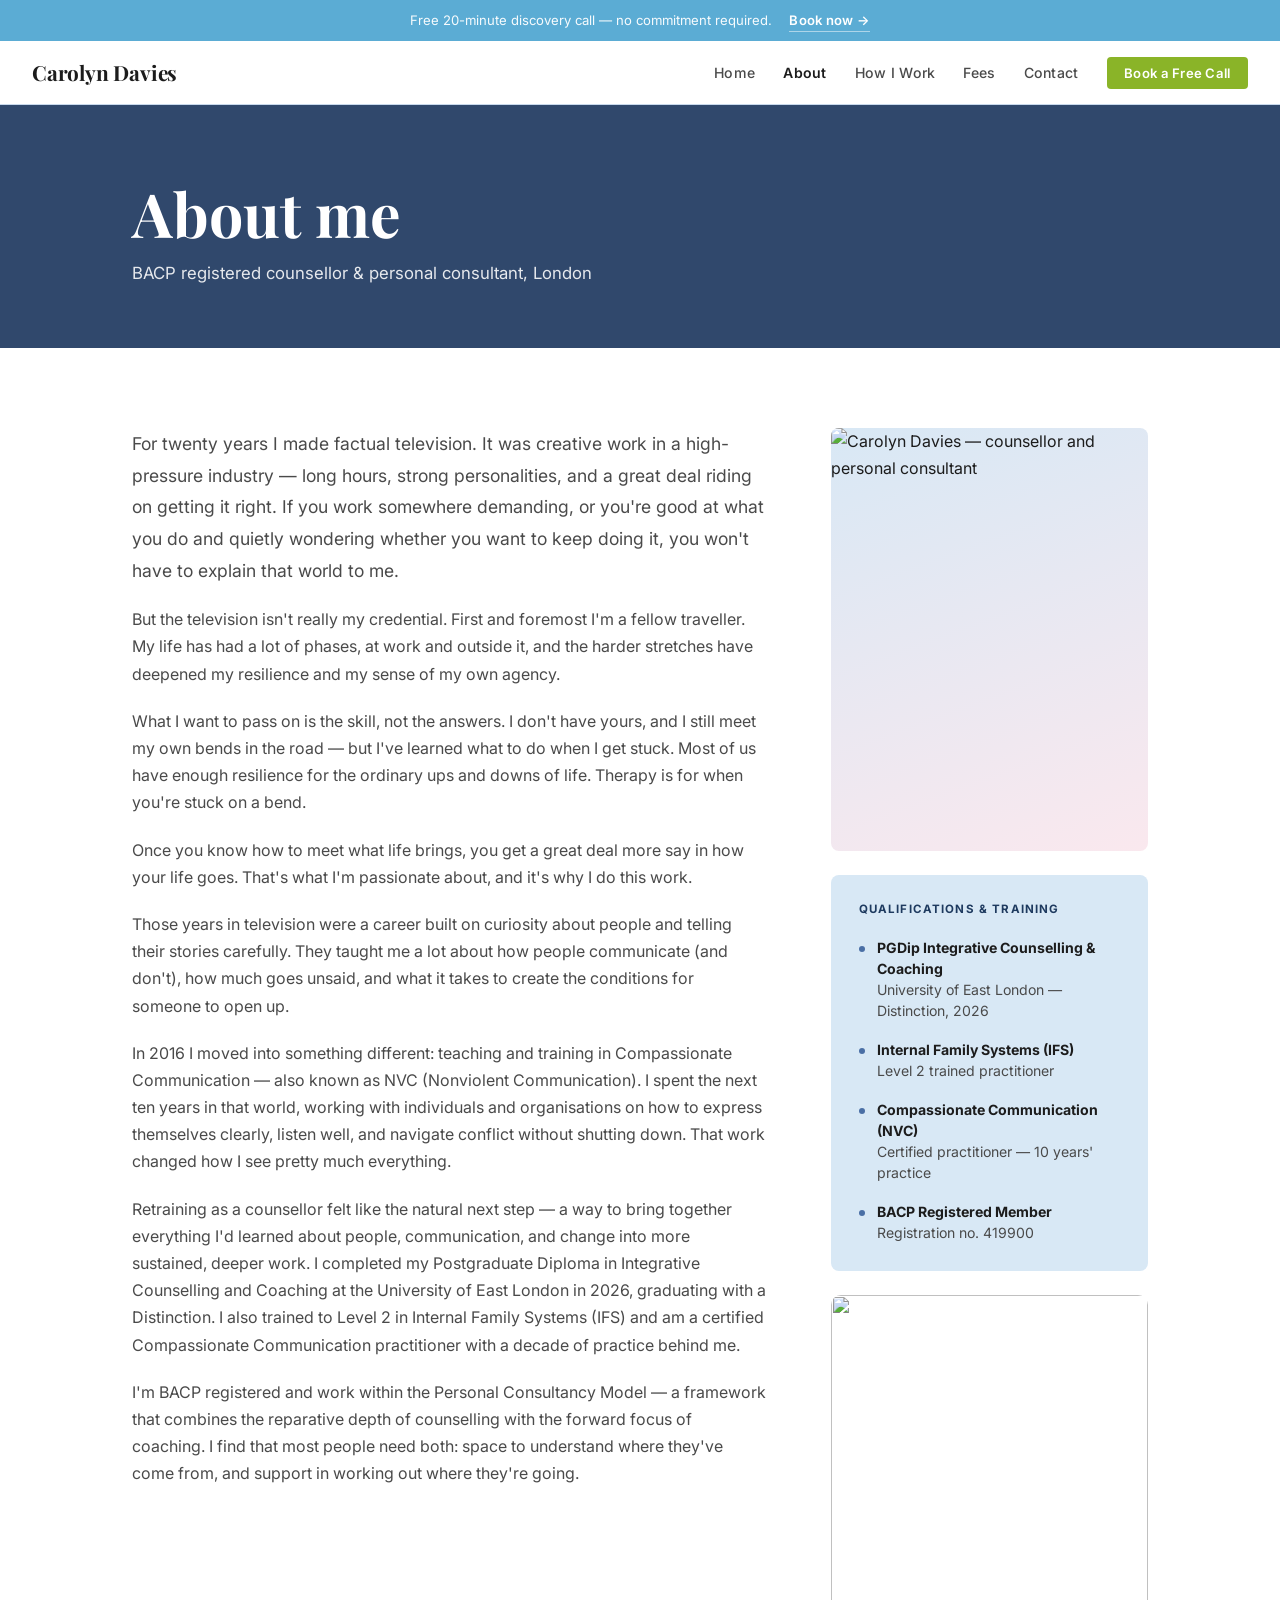
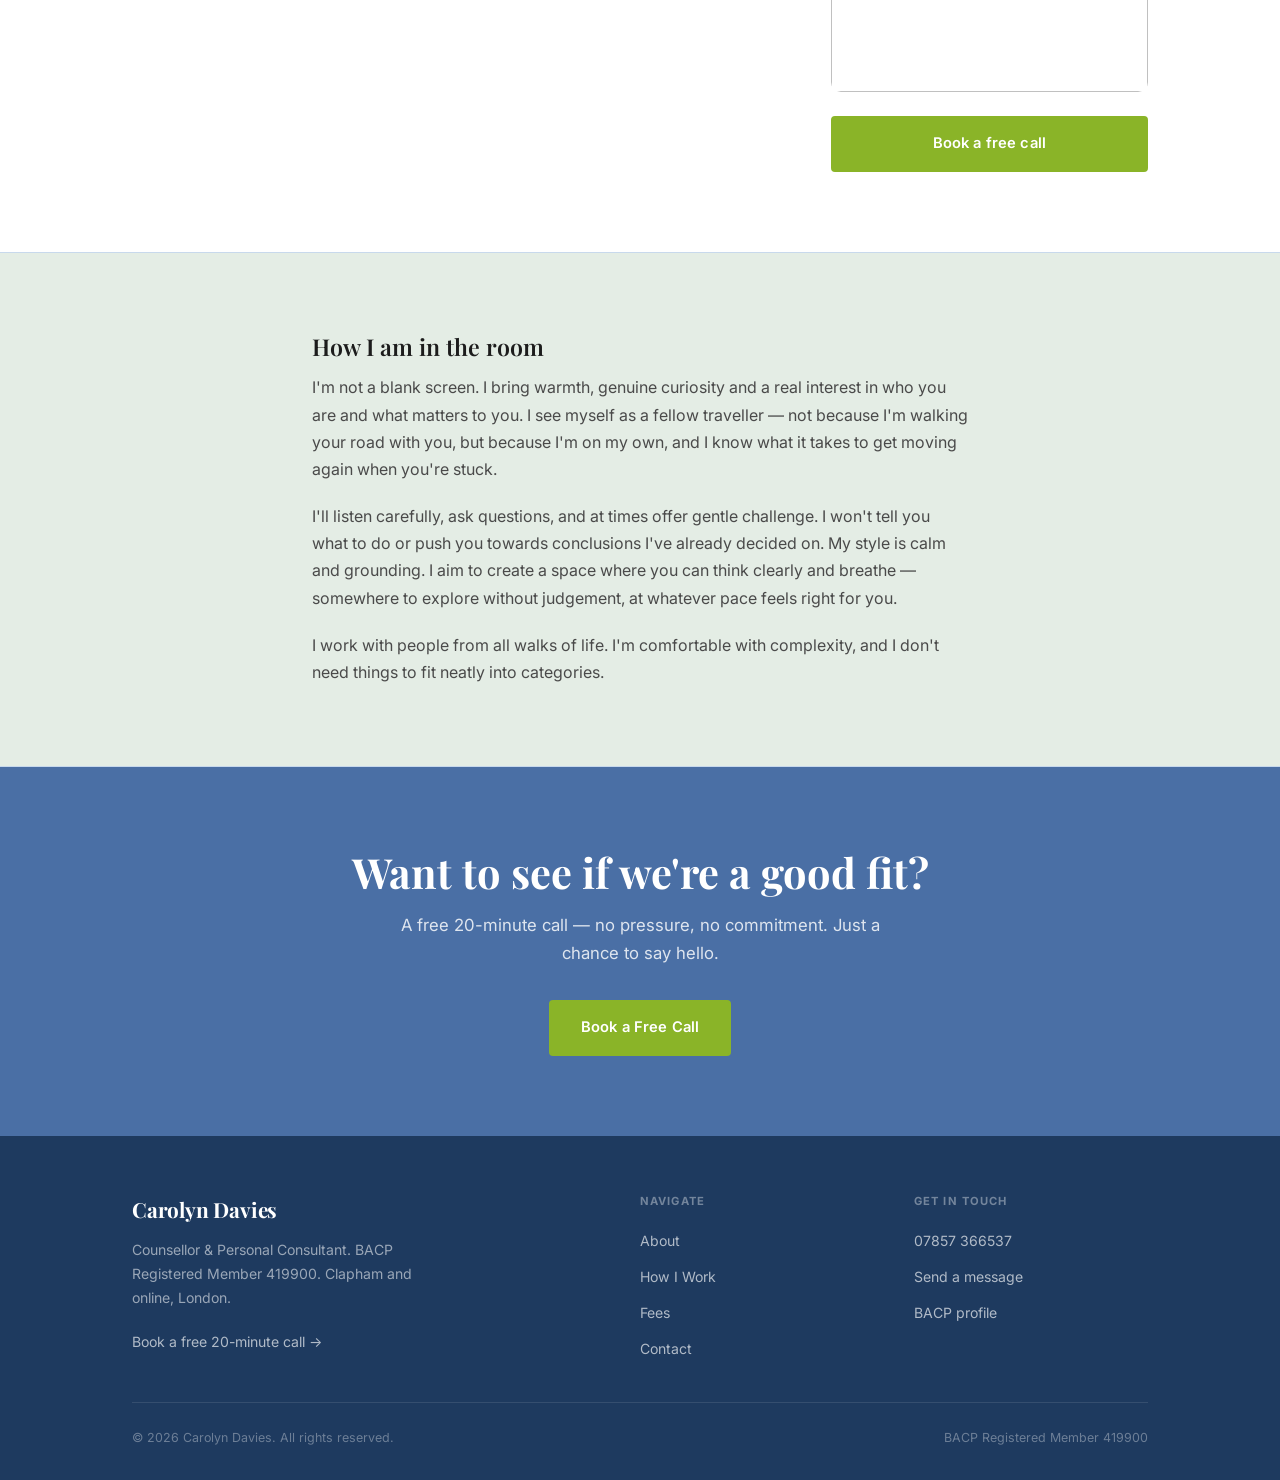
==== about.html @ 53deb238 "Add files via upload" ====
<!DOCTYPE html>
<html lang="en">
<head>
  <meta charset="UTF-8">
  <meta name="viewport" content="width=device-width, initial-scale=1.0">
  <meta name="description" content="About Carolyn Davies — BACP registered counsellor and personal consultant in Clapham, London. Former TV producer. Trained in IFS, NVC, integrative counselling and coaching.">
  <title>About | Carolyn Davies</title>
  <link rel="icon" type="image/svg+xml" href="favicon.svg">
  <link rel="icon" type="image/x-icon" href="favicon.ico">
  <link rel="apple-touch-icon" href="favicon.png">
  <link rel="preconnect" href="https://fonts.googleapis.com">
  <link rel="preconnect" href="https://fonts.gstatic.com" crossorigin>
  <link href="https://fonts.googleapis.com/css2?family=Playfair+Display:ital,wght@0,600;0,700;1,600;1,700&family=Inter:wght@400;500;600&display=swap" rel="stylesheet">
  <link rel="stylesheet" href="style.css">
</head>
<body>

  <!-- ANNOUNCE BAR -->
  <div class="announce-bar">
    <span>Free 20-minute discovery call — no commitment required.</span>
    <a href="https://calendly.com/carolyn-carolyndavies/30min" target="_blank" rel="noopener">Book now →</a>
  </div>

  <nav>
    <a href="index.html" class="nav-logo">Carolyn Davies</a>
    <button class="nav-toggle" aria-label="Toggle menu"
            onclick="this.nextElementSibling.classList.toggle('open')">
      <span></span><span></span><span></span>
    </button>
    <ul class="nav-links">
      <li><a href="index.html">Home</a></li>
      <li><a href="about.html" class="active">About</a></li>
      <li><a href="how-i-work.html">How I Work</a></li>
      <li><a href="fees.html">Fees</a></li>
      <!-- <li><a href="blog.html">Blog</a></li> -->
      <li><a href="contact.html">Contact</a></li>
      <li><a href="contact.html"
             class="btn-book-nav">Book a Free Call</a></li>
    </ul>
  </nav>

  <div class="page-header page-header--video">
    <video autoplay muted loop playsinline poster="images/leaves-backlit-still.jpg">
      <source src="images/leaves-backlit.mp4" type="video/mp4">
      <img src="images/leaves-backlit-still.jpg" alt="">
    </video>
    <div class="container">
      <h1>About me</h1>
      <p>BACP registered counsellor &amp; personal consultant, London</p>
    </div>
  </div>

  <section class="">
    <div class="container">
      <div class="two-col-text-wide">

        <!-- Main text -->
        <div>
          <p class="lead">For twenty years I made factual television. It was creative work in a high-pressure industry — long hours, strong personalities, and a great deal riding on getting it right. If you work somewhere demanding, or you're good at what you do and quietly wondering whether you want to keep doing it, you won't have to explain that world to me.</p>

          <p>But the television isn't really my credential. First and foremost I'm a fellow traveller. My life has had a lot of phases, at work and outside it, and the harder stretches have deepened my resilience and my sense of my own agency.</p>

          <p>What I want to pass on is the skill, not the answers. I don't have yours, and I still meet my own bends in the road — but I've learned what to do when I get stuck. Most of us have enough resilience for the ordinary ups and downs of life. Therapy is for when you're stuck on a bend.</p>

          <p>Once you know how to meet what life brings, you get a great deal more say in how your life goes. That's what I'm passionate about, and it's why I do this work.</p>

          <p>Those years in television were a career built on curiosity about people and telling their stories carefully. They taught me a lot about how people communicate (and don't), how much goes unsaid, and what it takes to create the conditions for someone to open up.</p>

          <p>In 2016 I moved into something different: teaching and training in Compassionate Communication — also known as NVC (Nonviolent Communication). I spent the next ten years in that world, working with individuals and organisations on how to express themselves clearly, listen well, and navigate conflict without shutting down. That work changed how I see pretty much everything.</p>

          <p>Retraining as a counsellor felt like the natural next step — a way to bring together everything I'd learned about people, communication, and change into more sustained, deeper work. I completed my Postgraduate Diploma in Integrative Counselling and Coaching at the University of East London in 2026, graduating with a Distinction. I also trained to Level 2 in Internal Family Systems (IFS) and am a certified Compassionate Communication practitioner with a decade of practice behind me.</p>

          <p>I'm BACP registered and work within the Personal Consultancy Model — a framework that combines the reparative depth of counselling with the forward focus of coaching. I find that most people need both: space to understand where they've come from, and support in working out where they're going.</p>
        </div>

        <!-- Sidebar -->
        <div>
          <!-- Photo -->
          <div class="hero-photo" style="aspect-ratio:3/4; margin-bottom:1.5rem;">
            <img src="images/carolyn-willow.jpg" alt="Carolyn Davies — counsellor and personal consultant">
          </div>

          <!-- Credentials -->
          <div class="creds-box">
            <h4>Qualifications &amp; training</h4>
            <div class="cred">
              <div class="cred-dot"></div>
              <p><strong>PGDip Integrative Counselling &amp; Coaching</strong>University of East London — Distinction, 2026</p>
            </div>
            <div class="cred">
              <div class="cred-dot"></div>
              <p><strong>Internal Family Systems (IFS)</strong>Level 2 trained practitioner</p>
            </div>
            <div class="cred">
              <div class="cred-dot"></div>
              <p><strong>Compassionate Communication (NVC)</strong>Certified practitioner — 10 years' practice</p>
            </div>
            <div class="cred">
              <div class="cred-dot"></div>
              <p><strong>BACP Registered Member</strong>Registration no. 419900</p>
            </div>
          </div>

          <!-- Detail -->
          <div class="detail-photo">
            <img src="images/carolyn-shoes.jpg" alt="">
          </div>

          <!-- CTA -->
          <a href="contact.html"
             class="btn btn-green btn-block mt-2">Book a free call</a>
        </div>

      </div>
    </div>
  </section>

  <section class="bg-sage section-border">
    <div class="container-narrow">
      <h3 style="margin-bottom:0.85rem;">How I am in the room</h3>
      <p>I'm not a blank screen. I bring warmth, genuine curiosity and a real interest in who you are and what matters to you. I see myself as a fellow traveller — not because I'm walking your road with you, but because I'm on my own, and I know what it takes to get moving again when you're stuck.</p>
      <p>I'll listen carefully, ask questions, and at times offer gentle challenge. I won't tell you what to do or push you towards conclusions I've already decided on. My style is calm and grounding. I aim to create a space where you can think clearly and breathe — somewhere to explore without judgement, at whatever pace feels right for you.</p>
      <p>I work with people from all walks of life. I'm comfortable with complexity, and I don't need things to fit neatly into categories.</p>
    </div>
  </section>

  <div class="cta-section">
    <div class="container">
      <h2>Want to see if we're a good fit?</h2>
      <p>A free 20-minute call — no pressure, no commitment. Just a chance to say hello.</p>
      <a href="contact.html"
         class="btn btn-green">Book a Free Call</a>
    </div>
  </div>

  <footer>
    <div class="container">
      <div class="footer-grid">
        <div class="footer-brand">
          <a href="index.html" class="nav-logo">Carolyn Davies</a>
          <p>Counsellor &amp; Personal Consultant. BACP Registered Member 419900. Clapham and online, London.</p>
          <a href="contact.html"
             class="calendly-link">Book a free 20-minute call →</a>
        </div>
        <div>
          <h5>Navigate</h5>
          <ul class="footer-links">
            <li><a href="about.html">About</a></li>
            <li><a href="how-i-work.html">How I Work</a></li>
            <li><a href="fees.html">Fees</a></li>
            <!-- <li><a href="blog.html">Blog</a></li> -->
            <li><a href="contact.html">Contact</a></li>
          </ul>
        </div>
        <div>
          <h5>Get in touch</h5>
          <ul class="footer-links">
            <li><a href="tel:+447857366537">07857 366537</a></li>
            <li><a href="contact.html">Send a message</a></li>
            <li><a href="https://www.bacp.co.uk/therapists/419900/" target="_blank" rel="noopener">BACP profile</a></li>
          </ul>
        </div>
      </div>
      <div class="footer-bottom">
        <span>© 2026 Carolyn Davies. All rights reserved.</span>
        <span>BACP Registered Member 419900</span>
      </div>
    </div>
  </footer>

</body>
</html>
---- style.css ----
/*
  carolyndavies.org
  Palette: muted slate-indigo, warm cream, charcoal
  Type: Playfair Display (headings) + Inter (body)
*/

/* ─── Reset ─────────────────────────────────────────── */
*, *::before, *::after { box-sizing: border-box; margin: 0; padding: 0; }
html { font-size: 16px; scroll-behavior: smooth; }
body {
  font-family: 'Inter', sans-serif;
  background: #FFFFFF;
  color: #1C1C1C;
  line-height: 1.7;
  -webkit-font-smoothing: antialiased;
}

/* ─── Tokens ─────────────────────────────────────────── */
:root {
  --indigo:       #4A6FA5;
  --indigo-mid:   #2D5486;
  --indigo-dark:  #1E3A5F;
  --indigo-tint:  #D8E8F5;
  --rose:         #C25070;   /* minimal accent */
  --rose-tint:    #FAE8EE;
  --lime:         #8AB428;   /* heading highlight */
  --lime-tint:    #EFF5DC;
  --sage:         #5A7A62;
  --sage-tint:    #E4EDE5;
  --warm-tint:    #FAF3E7;
  --ice:          #EDF4FB;   /* page background */
  --cream:        #F7F5F0;
  --white:        #FFFFFF;
  --charcoal:     #1C1C1C;
  --mid:          #4A4A4A;
  --muted:        #7A7A7A;
  --border:       #C8D9EC;
}

/* ─── Typography ─────────────────────────────────────── */
h1, h2, h3, h4 {
  font-family: 'Playfair Display', serif;
  line-height: 1.2;
  color: var(--charcoal);
}
h1 { font-size: clamp(2.2rem, 5vw, 3.8rem); font-weight: 700; }
h2 { font-size: clamp(1.7rem, 3.5vw, 2.6rem); font-weight: 700; }
h3 { font-size: clamp(1.1rem, 2vw, 1.45rem); font-weight: 600; }
h4 { font-size: 1rem; font-weight: 600; }

p { margin-bottom: 1.25rem; color: var(--mid); }
p:last-child { margin-bottom: 0; }
p.lead { font-size: 1.1rem; line-height: 1.8; color: var(--mid); }

a { color: var(--indigo); text-decoration: none; }
a:hover { text-decoration: underline; }

strong { color: var(--charcoal); }

/* ─── Layout ─────────────────────────────────────────── */
.container        { max-width: 1080px; margin: 0 auto; padding: 0 2rem; }
.container-narrow { max-width:  720px; margin: 0 auto; padding: 0 2rem; }

section { padding: 5rem 0; }

.two-col {
  display: grid;
  grid-template-columns: 1fr 1fr;
  gap: 4rem;
  align-items: center;
}
.two-col-text-wide {
  display: grid;
  grid-template-columns: 2fr 1fr;
  gap: 4rem;
  align-items: start;
}
@media (max-width: 768px) {
  .two-col,
  .two-col-text-wide { grid-template-columns: 1fr; gap: 2.5rem; }
}

/* ─── Announce bar ───────────────────────────────────── */
.announce-bar {
  background: #5BACD4;
  color: rgba(255,255,255,0.95);
  text-align: center;
  padding: 0.55rem 2rem;
  font-size: 0.82rem;
  display: flex;
  align-items: center;
  justify-content: center;
  gap: 1.1rem;
  flex-wrap: wrap;
}
.announce-bar a {
  color: white;
  font-weight: 600;
  letter-spacing: 0.02em;
  text-decoration: none;
  border-bottom: 1px solid rgba(255,255,255,0.5);
  white-space: nowrap;
  transition: border-color 0.2s;
}
.announce-bar a:hover { border-color: white; text-decoration: none; }

/* ─── Nav ─────────────────────────────────────────────── */
nav {
  position: sticky;
  top: 0;
  z-index: 100;
  background: var(--white);
  border-bottom: 1px solid var(--border);
  padding: 0 2rem;
  display: flex;
  align-items: center;
  justify-content: space-between;
  height: 64px;
}
.nav-logo {
  font-family: 'Playfair Display', serif;
  font-size: 1.3rem;
  font-weight: 700;
  color: var(--charcoal);
  text-decoration: none;
  letter-spacing: -0.01em;
  flex-shrink: 0;
}
.nav-links {
  display: flex;
  align-items: center;
  gap: 1.75rem;
  list-style: none;
}
.nav-links a {
  font-size: 0.88rem;
  font-weight: 500;
  color: var(--mid);
  text-decoration: none;
  letter-spacing: 0.02em;
  transition: color 0.2s;
  white-space: nowrap;
}
.nav-links a:hover  { color: var(--charcoal); text-decoration: none; }
.nav-links a.active { color: var(--charcoal); font-weight: 600; }

.btn-book-nav {
  background: var(--lime) !important;
  color: white !important;
  padding: 0.5rem 1.1rem !important;
  border-radius: 4px !important;
  font-size: 0.82rem !important;
  font-weight: 600 !important;
  transition: background 0.2s !important;
}
.btn-book-nav:hover { background: #749520 !important; text-decoration: none !important; }

.nav-toggle {
  display: none;
  background: none;
  border: none;
  cursor: pointer;
  padding: 0.5rem;
  flex-direction: column;
  gap: 5px;
}
.nav-toggle span { display: block; width: 22px; height: 2px; background: var(--charcoal); }

@media (max-width: 860px) {
  .nav-toggle { display: flex; }
  .nav-links {
    display: none;
    position: absolute;
    top: 64px;
    left: 0; right: 0;
    background: var(--white);
    flex-direction: column;
    align-items: flex-start;
    padding: 1.5rem 2rem;
    gap: 1.25rem;
    border-bottom: 1px solid var(--border);
    box-shadow: 0 8px 24px rgba(0,0,0,0.07);
  }
  .nav-links.open { display: flex; }
  .nav-links a { font-size: 1rem; }
  .btn-book-nav { padding: 0.6rem 1.25rem !important; }
}

/* ─── Buttons ─────────────────────────────────────────── */
.btn {
  display: inline-block;
  padding: 0.85rem 1.85rem;
  font-family: 'Inter', sans-serif;
  font-size: 0.92rem;
  font-weight: 600;
  border-radius: 4px;
  cursor: pointer;
  transition: all 0.2s;
  text-decoration: none;
  letter-spacing: 0.01em;
  border: 2px solid transparent;
}
.btn:hover { text-decoration: none; }

.btn-primary  { background: var(--indigo);  color: white;           border-color: var(--indigo); }
.btn-primary:hover  { background: var(--indigo-mid); border-color: var(--indigo-mid); }

.btn-outline  { background: transparent;    color: var(--indigo);   border-color: var(--indigo); }
.btn-outline:hover  { background: var(--indigo-tint); }

.btn-outline-rose { background: transparent; color: var(--rose); border-color: var(--rose); }
.btn-outline-rose:hover { background: var(--rose-tint); }

.btn-outline-green { background: transparent; color: var(--lime); border-color: var(--lime); }
.btn-outline-green:hover { background: var(--lime-tint); }

.btn-green { background: var(--lime); color: white; border-color: var(--lime); }
.btn-green:hover { background: #749520; border-color: #749520; }

.btn-white    { background: white;           color: var(--indigo-dark); border-color: white; }
.btn-white:hover { background: var(--indigo-tint); border-color: var(--indigo-tint); }

.btn-block { display: block; text-align: center; }

/* ─── Section label ──────────────────────────────────── */
.label {
  display: block;
  font-size: 0.72rem;
  font-weight: 700;
  letter-spacing: 0.12em;
  text-transform: uppercase;
  color: var(--rose);
  margin-bottom: 0.85rem;
}

/* ─── Page header (inner pages) ─────────────────────── */
.page-header {
  position: relative;
  background-color: var(--indigo);
  background-size: cover;
  background-position: center 40%;
  padding: 4.5rem 0 3.75rem;
  overflow: hidden;
}
.page-header::before {
  content: '';
  position: absolute;
  inset: 0;
  background: rgba(24, 48, 82, 0.76);
  z-index: 1;
}
.page-header .container { position: relative; z-index: 2; }
/* Blended composite headers already have navy baked in — suppress the ::before overlay */
.page-header--blended::before { background: rgba(24, 48, 82, 0.15); }
/* Video banner headers */
.page-header--video { background-image: none !important; }
.page-header--video video {
  position: absolute;
  inset: 0;
  width: 100%;
  height: 100%;
  object-fit: cover;
  object-position: center center;
  z-index: 0;
}
.page-header--video::before { background: rgba(0, 0, 0, 0.35); }
/* Photo headers of Carolyn — left-weighted so white text stays legible */
.page-header--photo::before {
  background: linear-gradient(
    105deg,
    rgba(24, 48, 82, 0.88) 0%,
    rgba(24, 48, 82, 0.66) 46%,
    rgba(24, 48, 82, 0.28) 100%
  );
}
.page-header--photo .container { max-width: 1120px; }
.page-header--photo h1, .page-header--photo p { max-width: 520px; }
.page-header h1     { color: white; margin-bottom: 0.6rem; }
.page-header p      { color: rgba(255,255,255,0.88); font-size: 1.05rem; max-width: 580px; margin-bottom: 0; }

/* ─── Hero ─────────────────────────────────────────────── */
.hero { padding: 6rem 0 5rem; }
.hero-text h1      { margin-bottom: 1.4rem; }
.hero-text h1 em   { font-style: italic; color: var(--indigo); }
.hero-text .lead   { margin-bottom: 2rem; }
.hero-ctas         { display: flex; gap: 0.85rem; flex-wrap: wrap; }

.hero-photo {
  border-radius: 8px;
  overflow: hidden;
  aspect-ratio: 4/5;
  background: linear-gradient(160deg, var(--indigo-tint) 0%, var(--rose-tint) 100%);
  display: flex;
  align-items: center;
  justify-content: center;
  position: relative;
}
.hero-photo img {
  width: 100%;
  height: 100%;
  object-fit: cover;
  display: block;
}

@media (max-width: 768px) {
  .hero { padding: 3.5rem 0; }
  .hero-photo { order: -1; aspect-ratio: 4/3; }
}

/* ─── Pull quote strip ──────────────────────────────── */
.quote-strip {
  background: var(--indigo-dark);
  padding: 4rem 0;
  text-align: center;
}
.quote-strip blockquote {
  font-family: 'Playfair Display', serif;
  font-size: clamp(1.15rem, 2.5vw, 1.65rem);
  line-height: 1.65;
  color: rgba(255,255,255,0.9);
  max-width: 780px;
  margin: 0 auto;
  font-style: italic;
}
.quote-strip em { color: #8FB8E0; font-style: normal; }

/* ─── Cards ─────────────────────────────────────────── */
.card-grid {
  display: grid;
  grid-template-columns: repeat(auto-fit, minmax(260px, 1fr));
  gap: 1.25rem;
}
.card {
  background: white;
  border: 1px solid var(--border);
  border-radius: 8px;
  padding: 1.75rem;
}
.card-icon {
  width: 38px; height: 38px;
  background: var(--indigo-tint);
  border-radius: 6px;
  display: flex; align-items: center; justify-content: center;
  color: var(--indigo);
  margin-bottom: 1.1rem;
}
.card h3 { margin-bottom: 0.65rem; }
.card p  { font-size: 0.93rem; }
.card-note { font-size: 0.78rem !important; color: var(--muted) !important; margin-top: 0.75rem; }

/* ─── Styled list ────────────────────────────────────── */
.styled-list {
  list-style: none;
  display: grid;
  grid-template-columns: 1fr 1fr;
  gap: 0.45rem 1.75rem;
}
.styled-list li {
  font-size: 0.93rem;
  color: var(--mid);
  padding-left: 1.2rem;
  position: relative;
}
.styled-list li::before {
  content: '—';
  position: absolute;
  left: 0;
  color: var(--indigo);
  font-weight: 600;
}
@media (max-width: 560px) { .styled-list { grid-template-columns: 1fr; } }

/* ─── CTA section ────────────────────────────────────── */
.cta-section {
  background: var(--indigo);
  padding: 5rem 0;
  text-align: center;
}
.cta-section h2 { color: white; margin-bottom: 0.85rem; }
.cta-section p  { color: rgba(255,255,255,0.82); font-size: 1.05rem; max-width: 520px; margin: 0 auto 2rem; }

/* ─── Credentials sidebar ────────────────────────────── */
.creds-box {
  background: var(--indigo-tint);
  border-radius: 8px;
  padding: 1.75rem;
}
.creds-box h4 {
  font-family: 'Inter', sans-serif;
  font-size: 0.72rem;
  font-weight: 700;
  letter-spacing: 0.1em;
  text-transform: uppercase;
  color: var(--indigo-dark);
  margin-bottom: 1.25rem;
}
.cred {
  display: flex;
  gap: 0.75rem;
  align-items: flex-start;
  margin-bottom: 1.1rem;
}
.cred:last-child { margin-bottom: 0; }
.cred-dot {
  width: 6px; height: 6px;
  background: var(--indigo);
  border-radius: 50%;
  margin-top: 0.55rem;
  flex-shrink: 0;
}
.cred p { font-size: 0.88rem; color: var(--mid); margin: 0; line-height: 1.5; }
.cred strong { color: var(--charcoal); display: block; }

/* ─── Photo placeholder ──────────────────────────────── */
.photo-placeholder {
  display: flex;
  flex-direction: column;
  align-items: center;
  justify-content: center;
  gap: 0.5rem;
  padding: 2rem;
  color: var(--muted);
  text-align: center;
}
.photo-placeholder p { font-size: 0.82rem; color: var(--muted); margin: 0; }

/* ─── Availability table ─────────────────────────────── */
.avail-table { width: 100%; border-collapse: collapse; margin-top: 1rem; }
.avail-table td {
  padding: 0.65rem 0.85rem;
  border-bottom: 1px solid var(--border);
  font-size: 0.92rem;
}
.avail-table td:first-child { font-weight: 600; width: 40%; color: var(--charcoal); }
.avail-table td:last-child  { color: var(--mid); }
.avail-table tr:last-child td { border-bottom: none; }

/* ─── Fee display ────────────────────────────────────── */
.fee-amount {
  font-family: 'Inter', sans-serif;
  font-size: 1.6rem;
  font-weight: 700;
  color: var(--indigo-dark);
  line-height: 1.3;
}
.fee-amount span { font-size: 0.95rem; font-weight: 400; color: var(--muted); margin-left: 0.2em; }

/* ─── Blog cards ─────────────────────────────────────── */
.blog-grid {
  display: grid;
  grid-template-columns: repeat(auto-fill, minmax(300px, 1fr));
  gap: 1.75rem;
}
.blog-card {
  background: white;
  border: 1px solid var(--border);
  border-radius: 8px;
  overflow: hidden;
  transition: box-shadow 0.2s;
}
.blog-card:hover { box-shadow: 0 4px 20px rgba(0,0,0,0.07); }
.blog-card-body  { padding: 1.75rem; }
.blog-tag {
  font-size: 0.7rem;
  font-weight: 700;
  letter-spacing: 0.1em;
  text-transform: uppercase;
  color: var(--rose);
  display: block;
  margin-bottom: 0.5rem;
}
.blog-card h3 { font-size: 1.15rem; margin-bottom: 0.65rem; line-height: 1.3; }
.blog-card h3 a { color: var(--charcoal); }
.blog-card h3 a:hover { color: var(--indigo); text-decoration: none; }
.blog-card p  { font-size: 0.9rem; margin-bottom: 1rem; }
.blog-meta    { font-size: 0.78rem; color: var(--muted); }

/* ─── Contact ────────────────────────────────────────── */
.contact-detail { display: flex; gap: 0.85rem; margin-bottom: 1.5rem; align-items: flex-start; }
.contact-icon {
  width: 34px; height: 34px;
  background: var(--indigo-tint);
  border-radius: 6px;
  display: flex; align-items: center; justify-content: center;
  color: var(--indigo);
  flex-shrink: 0;
}
.contact-detail p  { margin: 0; font-size: 0.92rem; }
.contact-detail strong { font-size: 0.72rem; letter-spacing: 0.08em; text-transform: uppercase; display: block; margin-bottom: 0.15rem; }

/* ─── Form ───────────────────────────────────────────── */
.form-group { margin-bottom: 1.15rem; }
.form-group label {
  display: block;
  font-size: 0.82rem;
  font-weight: 600;
  color: var(--charcoal);
  margin-bottom: 0.4rem;
  letter-spacing: 0.02em;
}
.form-group input,
.form-group textarea,
.form-group select {
  width: 100%;
  padding: 0.72rem 0.9rem;
  border: 1.5px solid var(--border);
  border-radius: 4px;
  font-family: 'Inter', sans-serif;
  font-size: 0.93rem;
  color: var(--charcoal);
  background: white;
  transition: border-color 0.2s;
  outline: none;
  appearance: none;
}
.form-group input:focus,
.form-group textarea:focus,
.form-group select:focus { border-color: var(--indigo); }
.form-group textarea { height: 130px; resize: vertical; }

/* ─── Footer ─────────────────────────────────────────── */
footer {
  background: var(--indigo-dark);
  color: rgba(255,255,255,0.65);
  padding: 3.5rem 0 2rem;
}
.footer-grid {
  display: grid;
  grid-template-columns: 2fr 1fr 1fr;
  gap: 2.5rem;
  margin-bottom: 2.5rem;
}
@media (max-width: 640px) { .footer-grid { grid-template-columns: 1fr; gap: 2rem; } }

.footer-brand .nav-logo { color: white; display: block; margin-bottom: 0.65rem; }
.footer-brand p { font-size: 0.88rem; color: rgba(255,255,255,0.55); line-height: 1.7; max-width: 320px; }
.footer-brand a.calendly-link { font-size: 0.88rem; color: rgba(255,255,255,0.65); display: block; margin-top: 0.85rem; }
.footer-brand a.calendly-link:hover { color: white; text-decoration: none; }

footer h5 {
  font-family: 'Inter', sans-serif;
  font-size: 0.7rem;
  font-weight: 700;
  letter-spacing: 0.1em;
  text-transform: uppercase;
  color: rgba(255,255,255,0.38);
  margin-bottom: 1rem;
}
.footer-links { list-style: none; display: flex; flex-direction: column; gap: 0.55rem; }
.footer-links a { font-size: 0.88rem; color: rgba(255,255,255,0.65); text-decoration: none; transition: color 0.2s; }
.footer-links a:hover { color: white; }

.footer-bottom {
  border-top: 1px solid rgba(255,255,255,0.1);
  padding-top: 1.5rem;
  display: flex;
  justify-content: space-between;
  align-items: center;
  flex-wrap: wrap;
  gap: 0.5rem;
  font-size: 0.78rem;
  color: rgba(255,255,255,0.35);
}

/* ─── Hero: full-bleed slideshow ───────────────────────── */
.hero-full {
  position: relative;
  min-height: 90vh;
  display: flex;
  align-items: center;
  overflow: hidden;
  padding: 0;
}
.hero-slideshow {
  position: absolute;
  inset: 0;
  z-index: 0;
}
.hero-slideshow img {
  position: absolute;
  inset: 0;
  width: 100%;
  height: 100%;
  object-fit: cover;
  object-position: center center;
  opacity: 0;
  animation: heroFade 42s infinite;
}
/* Per-image object-position + staggered delays (6s per slot, 42s total) */
.hero-slideshow img:nth-child(1) { animation-delay:  0s; object-position: 35% 70%;     } /* conversation — people lower */
.hero-slideshow img:nth-child(2) { animation-delay:  6s; object-position: center 60%;  } /* beach silhouette */
.hero-slideshow img:nth-child(3) { animation-delay: 12s; object-position: center center;} /* woman by sea */
.hero-slideshow img:nth-child(4) { animation-delay: 18s; object-position: center center;} /* café man */
.hero-slideshow img:nth-child(5) { animation-delay: 24s; object-position: 40% center; } /* woman in office */
.hero-slideshow img:nth-child(6) { animation-delay: 30s; object-position: 28% center; } /* Black professional */
.hero-slideshow img:nth-child(7) { animation-delay: 36s; object-position: center 40%; } /* man on sofa */

@keyframes heroFade {
  0%      { opacity: 0; }
  2.4%    { opacity: 1; }   /* fade in over ~1s */
  11.9%   { opacity: 1; }   /* visible until ~5s */
  14.3%   { opacity: 0; }   /* fade out over ~1s */
  100%    { opacity: 0; }
}

/* ─── Hero: single still portrait ──────────────────────── */
.hero-still {
  position: absolute;
  inset: 0;
  z-index: 0;
}
.hero-still img,
.hero-still video {
  position: absolute;
  inset: 0;
  width: 100%;
  height: 100%;
  object-fit: cover;
  object-position: center center;
}
@media (max-width: 768px) {
  .hero-still img,
  .hero-still video { object-position: center center; }
}

/* ─── Detail image (shoes, textures) ───────────────────── */
.detail-photo {
  border-radius: 10px;
  overflow: hidden;
  aspect-ratio: 4/5;
  margin-top: 1.5rem;
}
.detail-photo img {
  width: 100%;
  height: 100%;
  object-fit: cover;
  display: block;
}

.hero-overlay {
  position: absolute;
  inset: 0;
  background: linear-gradient(
    105deg,
    rgba(30,58,95,0.0) 0%,
    rgba(30,58,95,0.0) 50%,
    rgba(30,58,95,0.0) 100%
  );
  z-index: 1;
}

.hero-full .container {
  position: relative;
  z-index: 2;
  padding-top: 6rem;
  padding-bottom: 6rem;
}
.hero-full .hero-text     { max-width: 600px; }
.hero-full .label         { color: rgba(255,255,255,0.72); }
.hero-full h1             { color: white; }
.hero-full h1 em          { color: var(--indigo-tint); }
.hero-full .lead          { color: rgba(255,255,255,0.87); }
.hero-full .btn-outline-green {
  background: var(--lime);
  border-color: var(--lime);
  color: white;
}
.hero-full .btn-outline-green:hover { background: #749520; border-color: #749520; }
.hero-full .btn-outline-rose {
  background: transparent;
  border-color: rgba(255,255,255,0.5);
  color: white;
}
.hero-full .btn-outline-rose:hover { background: rgba(255,255,255,0.12); }
.avail-hint {
  margin-top: 1.1rem;
  font-size: 0.82rem;
  color: rgba(255,255,255,0.65);
  letter-spacing: 0.01em;
  margin-bottom: 0;
}
.avail-hint strong { color: rgba(255,255,255,0.9); font-weight: 600; }

@media (max-width: 768px) {
  .hero-full            { min-height: 78vh; }
  .hero-full .container { padding-top: 3.5rem; padding-bottom: 3.5rem; }
}

/* ─── Client faces strip ───────────────────────────────── */
.client-faces {
  display: flex;
  gap: 0.6rem;
  margin-top: 1.75rem;
  flex-wrap: wrap;
  align-items: center;
}
.client-faces img {
  width: 66px;
  height: 66px;
  border-radius: 50%;
  object-fit: cover;
  object-position: top center;
  border: 3px solid white;
  box-shadow: 0 2px 8px rgba(0,0,0,0.13);
}
/* Window woman — show her face in profile */
.client-faces img:nth-child(4) { object-position: 80% 20%; }
/* Woman with braids — face is upper portion of image */
.client-faces img:nth-child(6) { object-position: center 15%; }
@media (max-width: 480px) {
  .client-faces img { width: 52px; height: 52px; }
}

/* ─── CTA section with photo background ───────────────── */
.cta-section.has-photo {
  background-image: url('images/cta-couple.jpg');
  background-size: cover;
  background-position: center 35%;
  position: relative;
}
.cta-section.has-photo::before {
  content: '';
  position: absolute;
  inset: 0;
  background: rgba(30,58,95,0.74);
}
.cta-section.has-photo .container { position: relative; z-index: 1; }

/* ─── Utilities ──────────────────────────────────────── */
.divider { border: none; border-top: 1px solid var(--border); margin: 2.5rem 0; }
.mt-sm  { margin-top: 0.75rem; }
.mt-1   { margin-top: 1rem; }
.mt-2   { margin-top: 1.5rem; }
.mt-3   { margin-top: 2.5rem; }
.mb-2   { margin-bottom: 1.5rem; }
.bg-white { background: white; }
.bg-sage  { background: var(--sage-tint); }
.bg-warm  { background: var(--warm-tint); }
.section-border { border-top: 1px solid var(--border); border-bottom: 1px solid var(--border); }
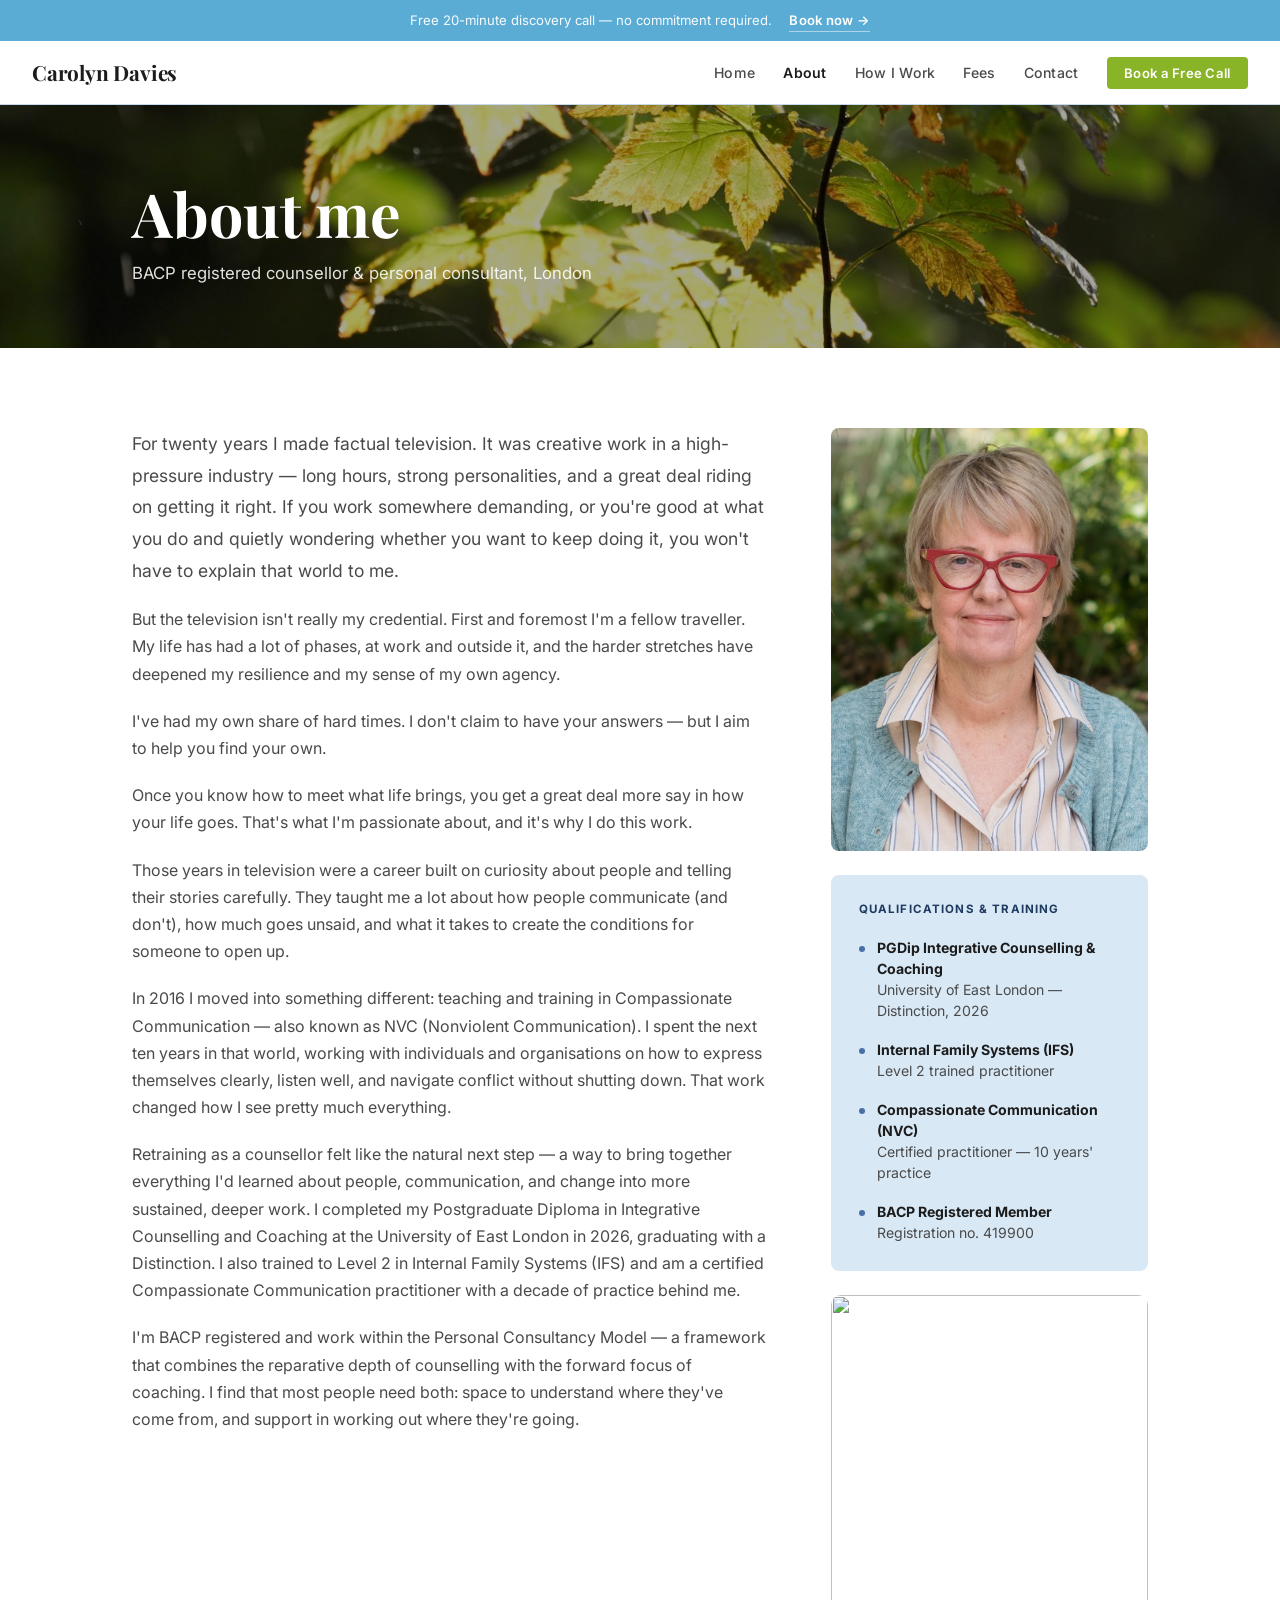
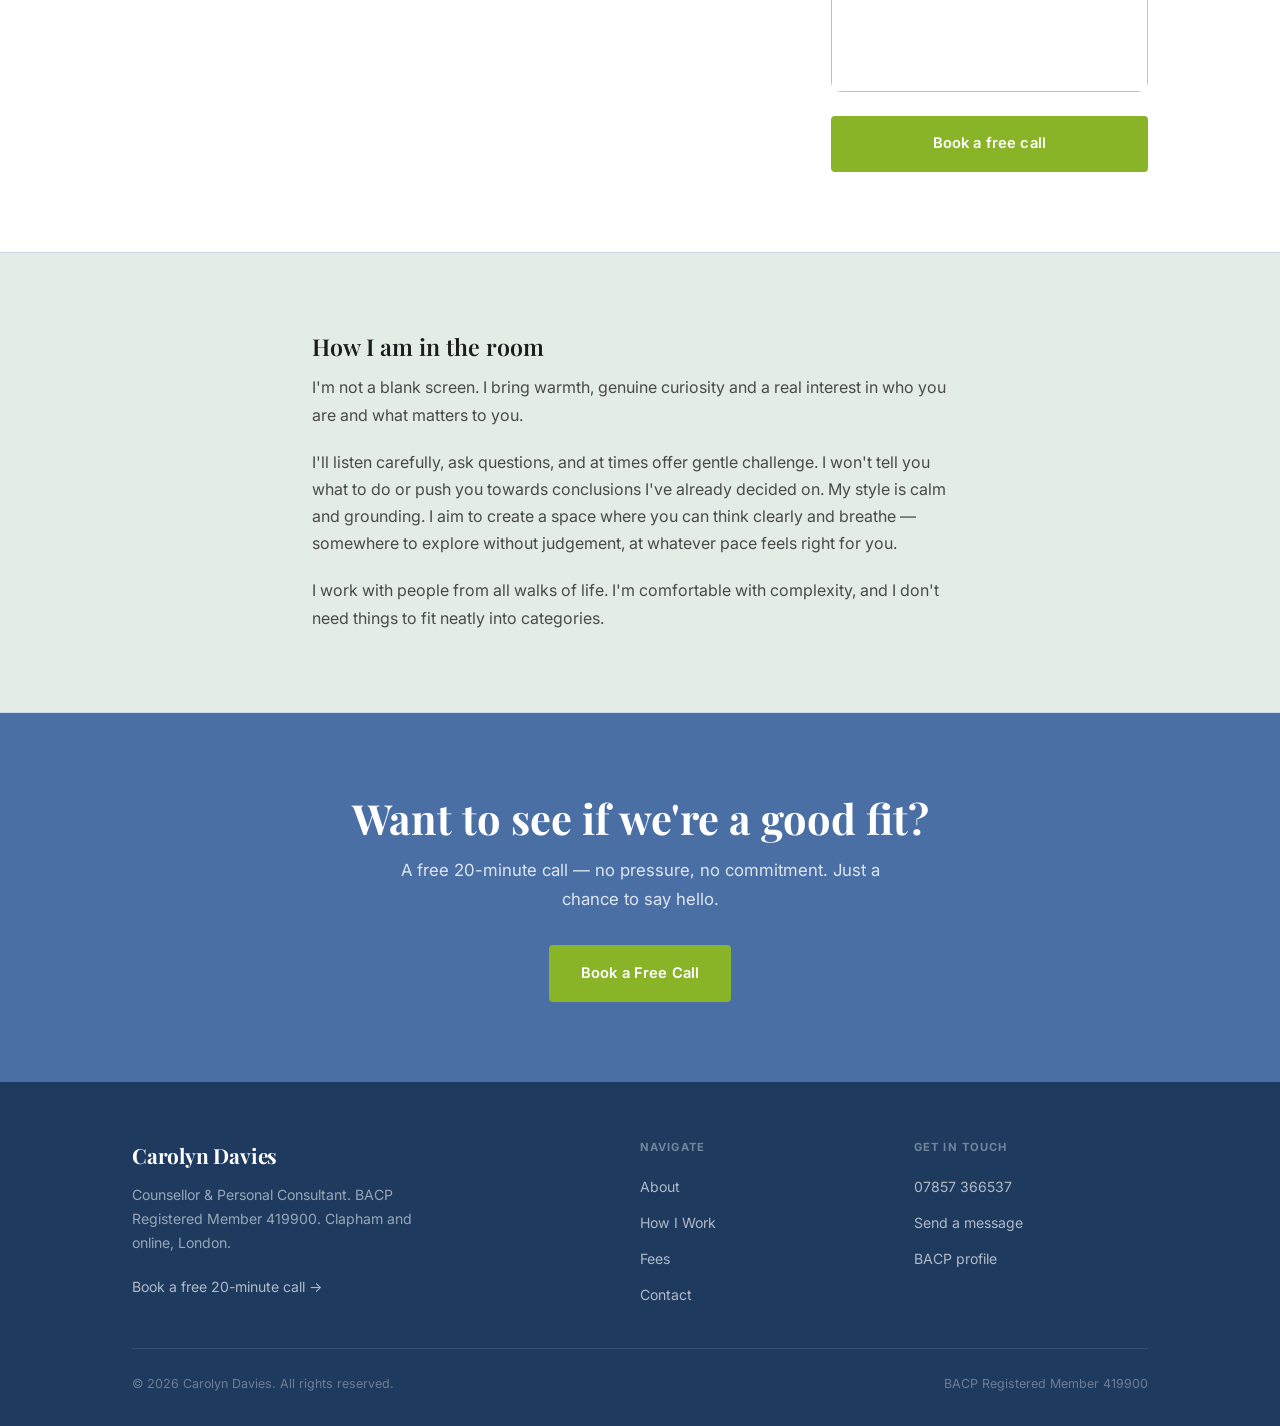
==== commit 5613f7da: "Add files via upload" ====
--- a/about.html
+++ b/about.html
@@ -60,7 +60,7 @@
 
           <p>But the television isn't really my credential. First and foremost I'm a fellow traveller. My life has had a lot of phases, at work and outside it, and the harder stretches have deepened my resilience and my sense of my own agency.</p>
 
-          <p>What I want to pass on is the skill, not the answers. I don't have yours, and I still meet my own bends in the road — but I've learned what to do when I get stuck. Most of us have enough resilience for the ordinary ups and downs of life. Therapy is for when you're stuck on a bend.</p>
+          <p>I've had my own share of hard times. I don't claim to have your answers — but I aim to help you find your own.</p>
 
           <p>Once you know how to meet what life brings, you get a great deal more say in how your life goes. That's what I'm passionate about, and it's why I do this work.</p>
 
@@ -118,7 +118,7 @@
   <section class="bg-sage section-border">
     <div class="container-narrow">
       <h3 style="margin-bottom:0.85rem;">How I am in the room</h3>
-      <p>I'm not a blank screen. I bring warmth, genuine curiosity and a real interest in who you are and what matters to you. I see myself as a fellow traveller — not because I'm walking your road with you, but because I'm on my own, and I know what it takes to get moving again when you're stuck.</p>
+      <p>I'm not a blank screen. I bring warmth, genuine curiosity and a real interest in who you are and what matters to you.</p>
       <p>I'll listen carefully, ask questions, and at times offer gentle challenge. I won't tell you what to do or push you towards conclusions I've already decided on. My style is calm and grounding. I aim to create a space where you can think clearly and breathe — somewhere to explore without judgement, at whatever pace feels right for you.</p>
       <p>I work with people from all walks of life. I'm comfortable with complexity, and I don't need things to fit neatly into categories.</p>
     </div>
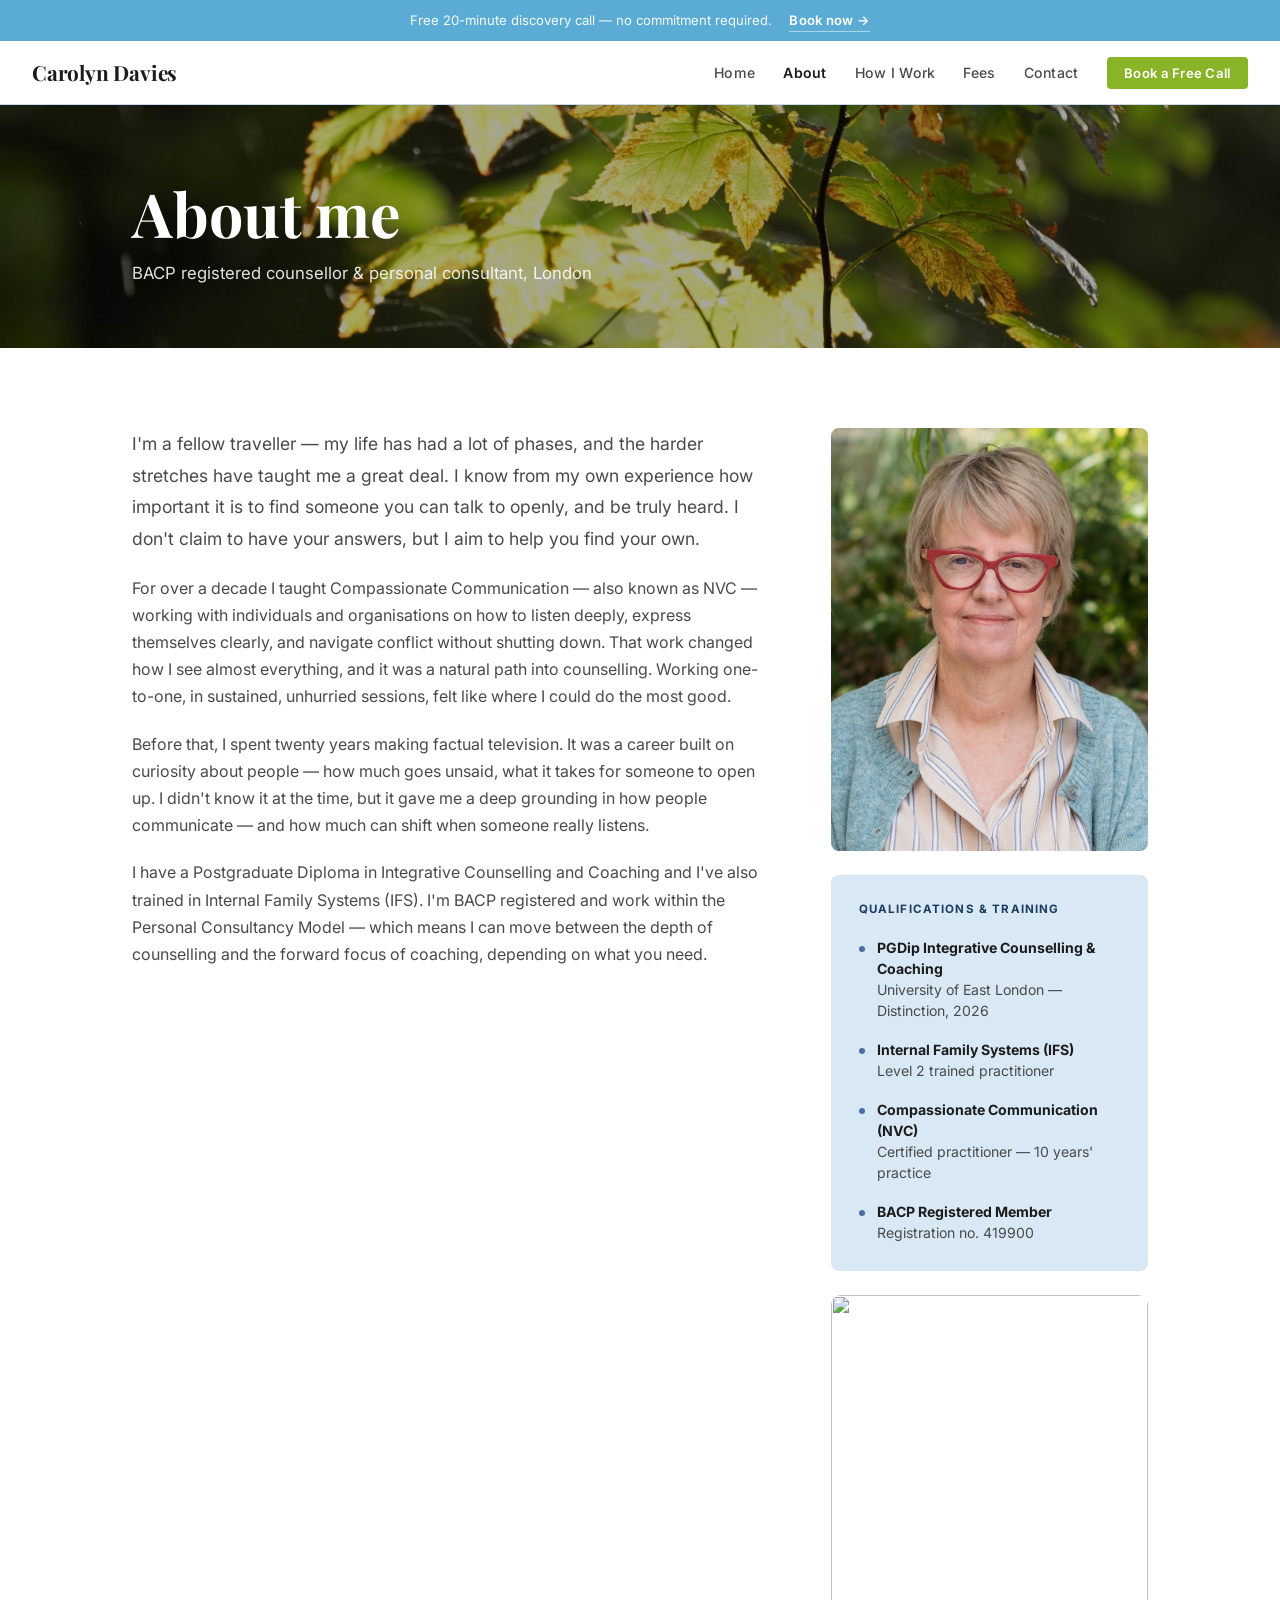
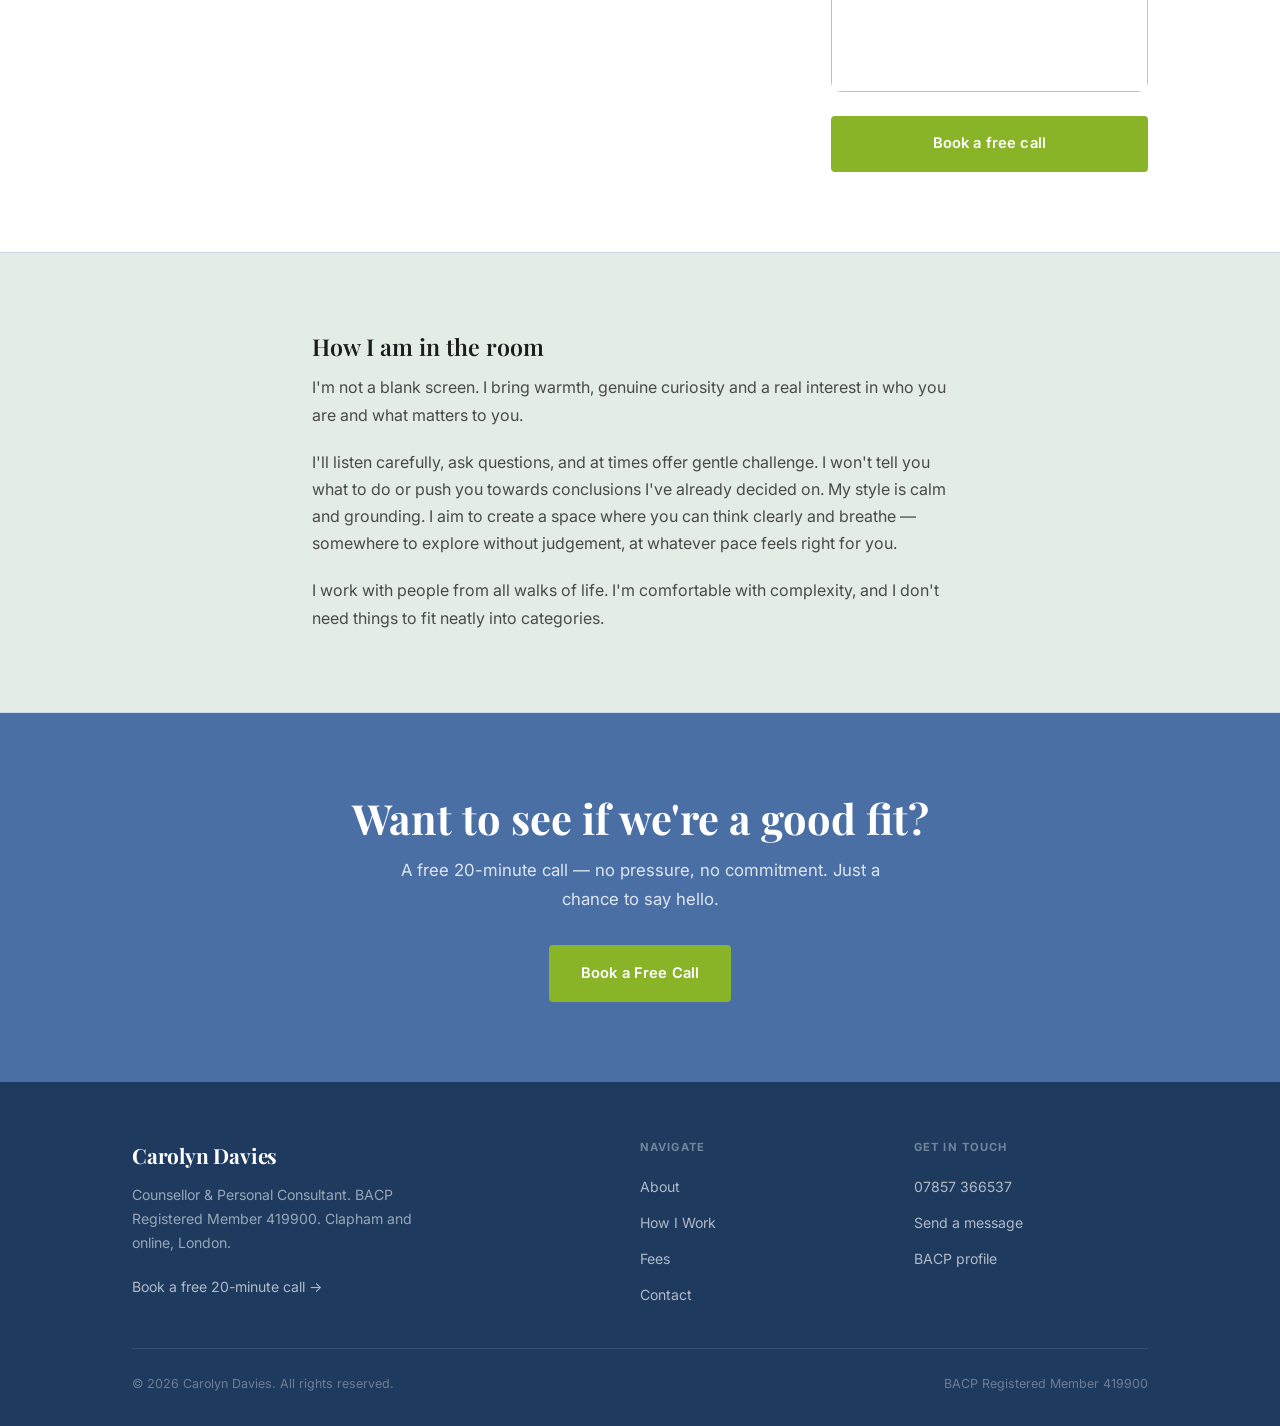
==== commit 9a7204b9: "Add files via upload" ====
--- a/about.html
+++ b/about.html
@@ -18,7 +18,7 @@
   <!-- ANNOUNCE BAR -->
   <div class="announce-bar">
     <span>Free 20-minute discovery call — no commitment required.</span>
-    <a href="https://calendly.com/carolyn-carolyndavies/30min" target="_blank" rel="noopener">Book now →</a>
+    <a href="https://calendly.com/carolyn-carolyndavies/20min" target="_blank" rel="noopener">Book now →</a>
   </div>
 
   <nav>
@@ -56,21 +56,13 @@
 
         <!-- Main text -->
         <div>
-          <p class="lead">For twenty years I made factual television. It was creative work in a high-pressure industry — long hours, strong personalities, and a great deal riding on getting it right. If you work somewhere demanding, or you're good at what you do and quietly wondering whether you want to keep doing it, you won't have to explain that world to me.</p>
+          <p class="lead">I'm a fellow traveller — my life has had a lot of phases, and the harder stretches have taught me a great deal. I know from my own experience how important it is to find someone you can talk to openly, and be truly heard. I don't claim to have your answers, but I aim to help you find your own.</p>
 
-          <p>But the television isn't really my credential. First and foremost I'm a fellow traveller. My life has had a lot of phases, at work and outside it, and the harder stretches have deepened my resilience and my sense of my own agency.</p>
+          <p>For over a decade I taught Compassionate Communication — also known as NVC — working with individuals and organisations on how to listen deeply, express themselves clearly, and navigate conflict without shutting down. That work changed how I see almost everything, and it was a natural path into counselling. Working one-to-one, in sustained, unhurried sessions, felt like where I could do the most good.</p>
 
-          <p>I've had my own share of hard times. I don't claim to have your answers — but I aim to help you find your own.</p>
+          <p>Before that, I spent twenty years making factual television. It was a career built on curiosity about people — how much goes unsaid, what it takes for someone to open up. I didn't know it at the time, but it gave me a deep grounding in how people communicate — and how much can shift when someone really listens.</p>
 
-          <p>Once you know how to meet what life brings, you get a great deal more say in how your life goes. That's what I'm passionate about, and it's why I do this work.</p>
-
-          <p>Those years in television were a career built on curiosity about people and telling their stories carefully. They taught me a lot about how people communicate (and don't), how much goes unsaid, and what it takes to create the conditions for someone to open up.</p>
-
-          <p>In 2016 I moved into something different: teaching and training in Compassionate Communication — also known as NVC (Nonviolent Communication). I spent the next ten years in that world, working with individuals and organisations on how to express themselves clearly, listen well, and navigate conflict without shutting down. That work changed how I see pretty much everything.</p>
-
-          <p>Retraining as a counsellor felt like the natural next step — a way to bring together everything I'd learned about people, communication, and change into more sustained, deeper work. I completed my Postgraduate Diploma in Integrative Counselling and Coaching at the University of East London in 2026, graduating with a Distinction. I also trained to Level 2 in Internal Family Systems (IFS) and am a certified Compassionate Communication practitioner with a decade of practice behind me.</p>
-
-          <p>I'm BACP registered and work within the Personal Consultancy Model — a framework that combines the reparative depth of counselling with the forward focus of coaching. I find that most people need both: space to understand where they've come from, and support in working out where they're going.</p>
+          <p>I have a Postgraduate Diploma in Integrative Counselling and Coaching and I've also trained in Internal Family Systems (IFS). I'm BACP registered and work within the Personal Consultancy Model — which means I can move between the depth of counselling and the forward focus of coaching, depending on what you need.</p>
         </div>
 
         <!-- Sidebar -->
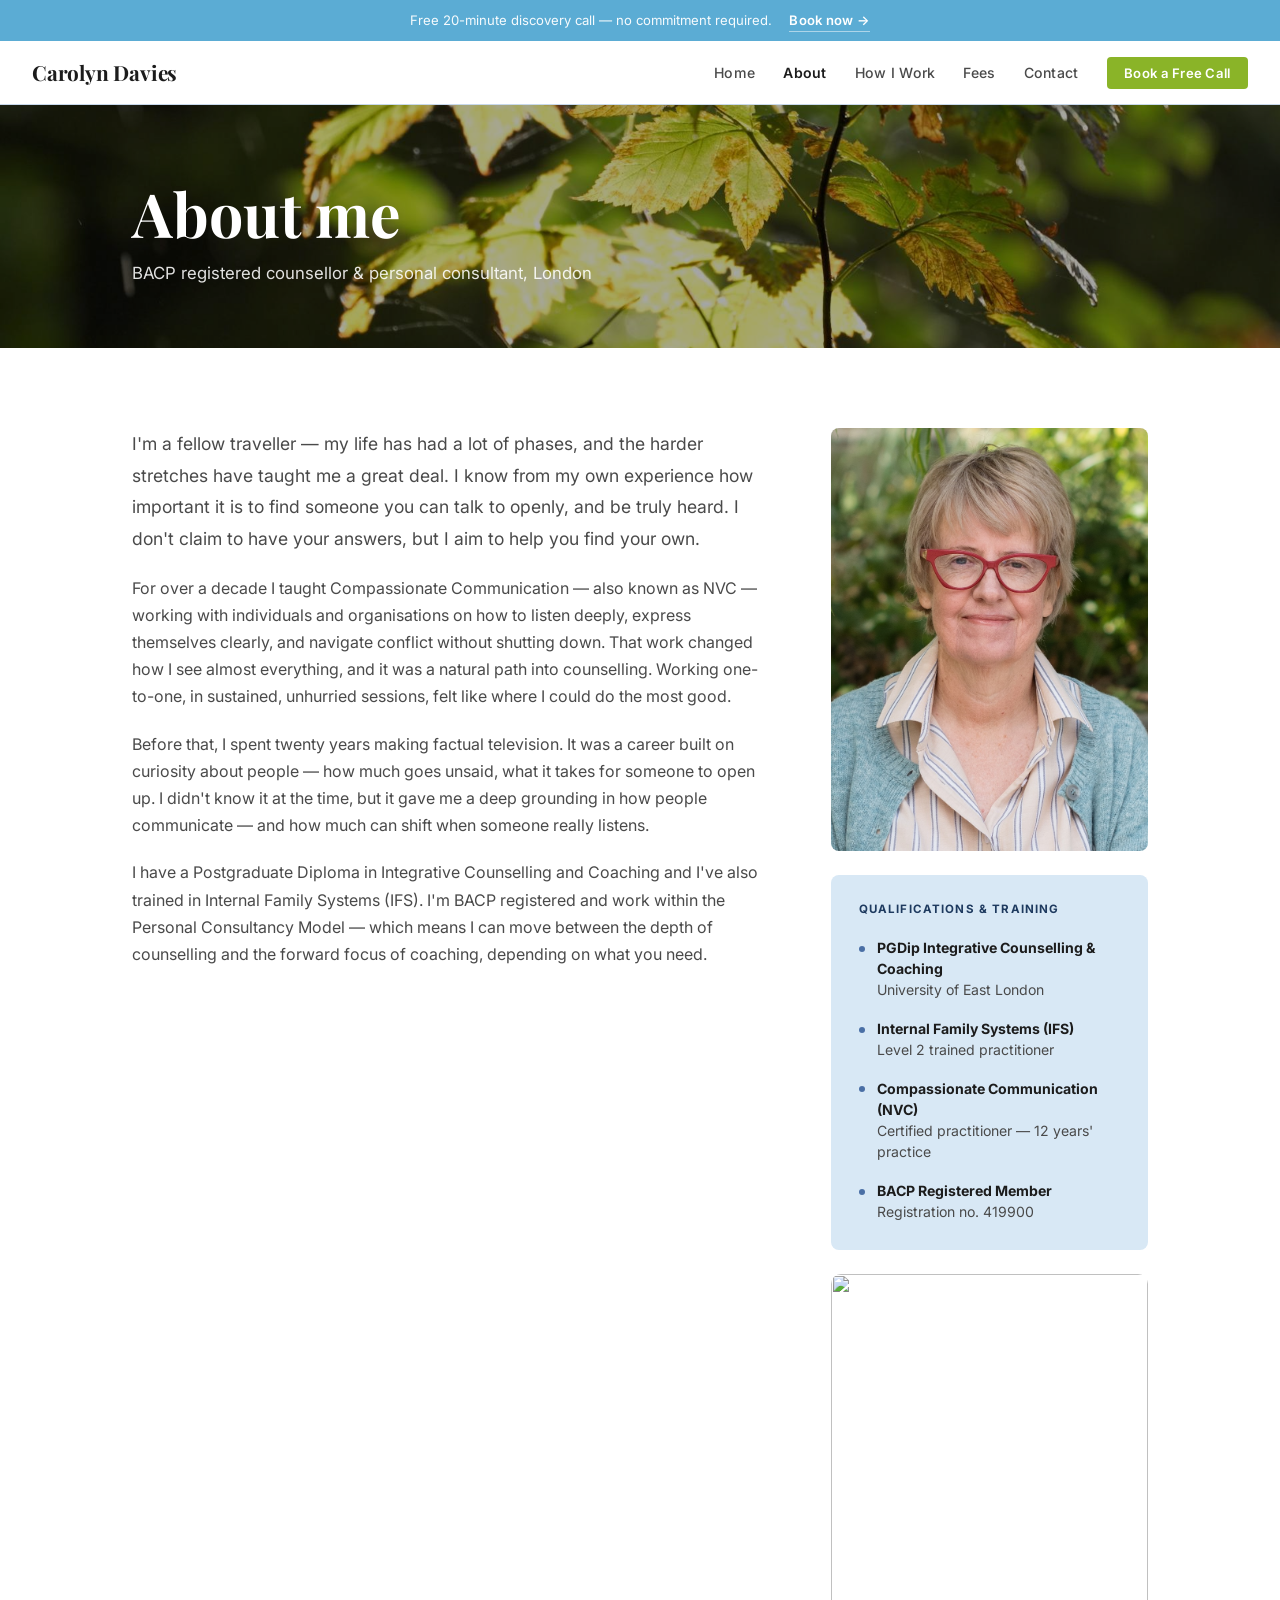
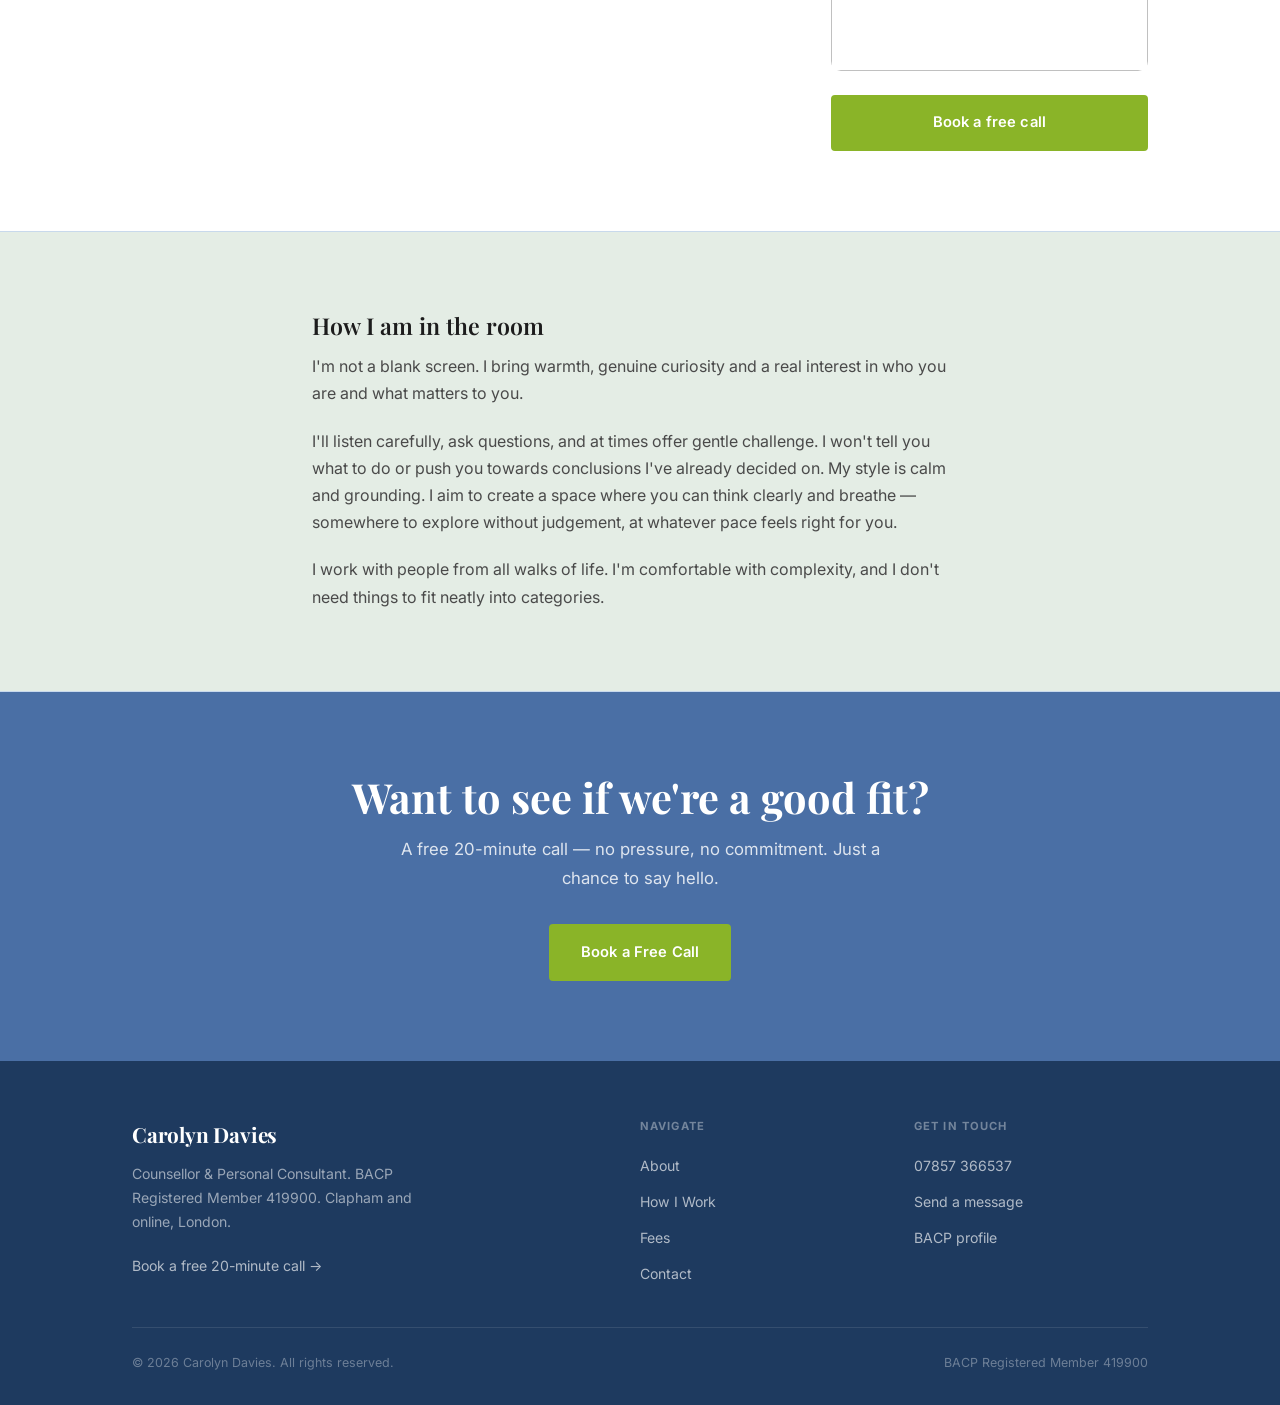
==== commit eb5777a7: "Add files via upload" ====
--- a/about.html
+++ b/about.html
@@ -77,7 +77,7 @@
             <h4>Qualifications &amp; training</h4>
             <div class="cred">
               <div class="cred-dot"></div>
-              <p><strong>PGDip Integrative Counselling &amp; Coaching</strong>University of East London — Distinction, 2026</p>
+              <p><strong>PGDip Integrative Counselling &amp; Coaching</strong>University of East London</p>
             </div>
             <div class="cred">
               <div class="cred-dot"></div>
@@ -85,7 +85,7 @@
             </div>
             <div class="cred">
               <div class="cred-dot"></div>
-              <p><strong>Compassionate Communication (NVC)</strong>Certified practitioner — 10 years' practice</p>
+              <p><strong>Compassionate Communication (NVC)</strong>Certified practitioner — 12 years' practice</p>
             </div>
             <div class="cred">
               <div class="cred-dot"></div>
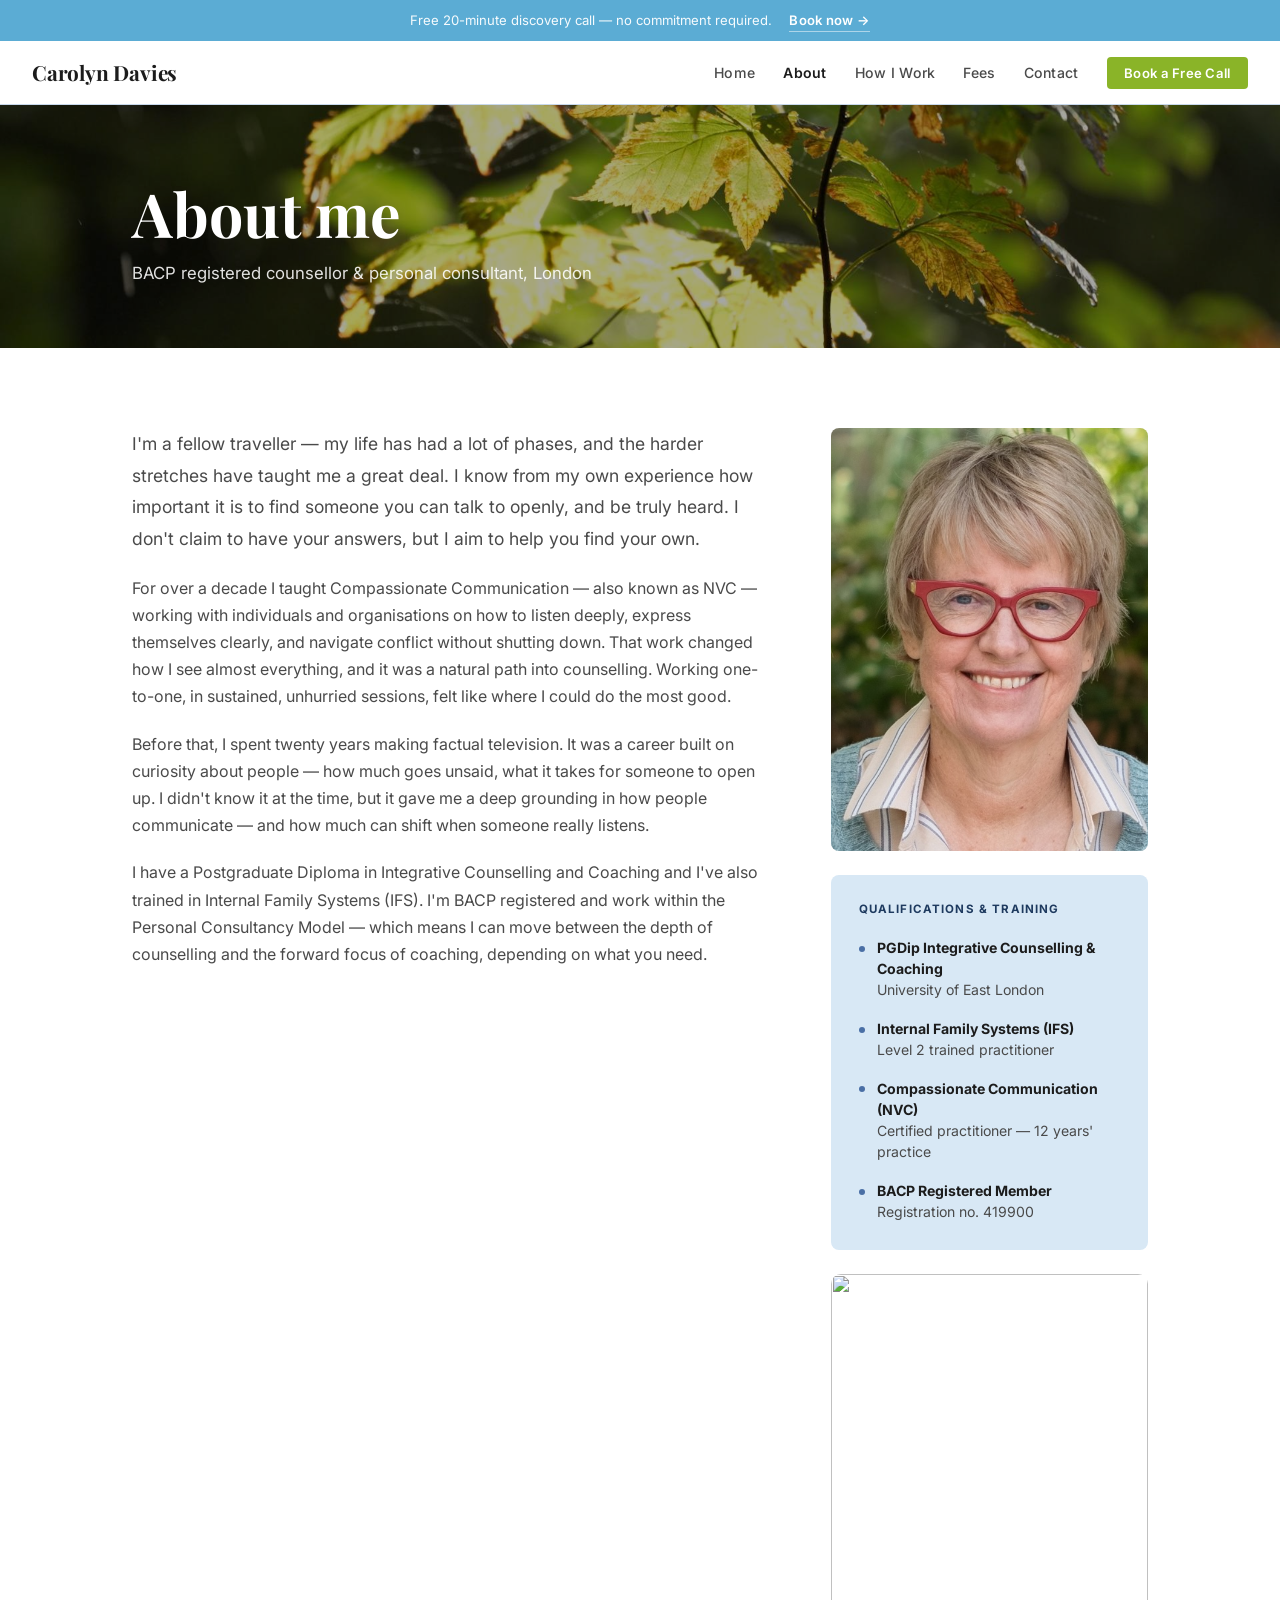
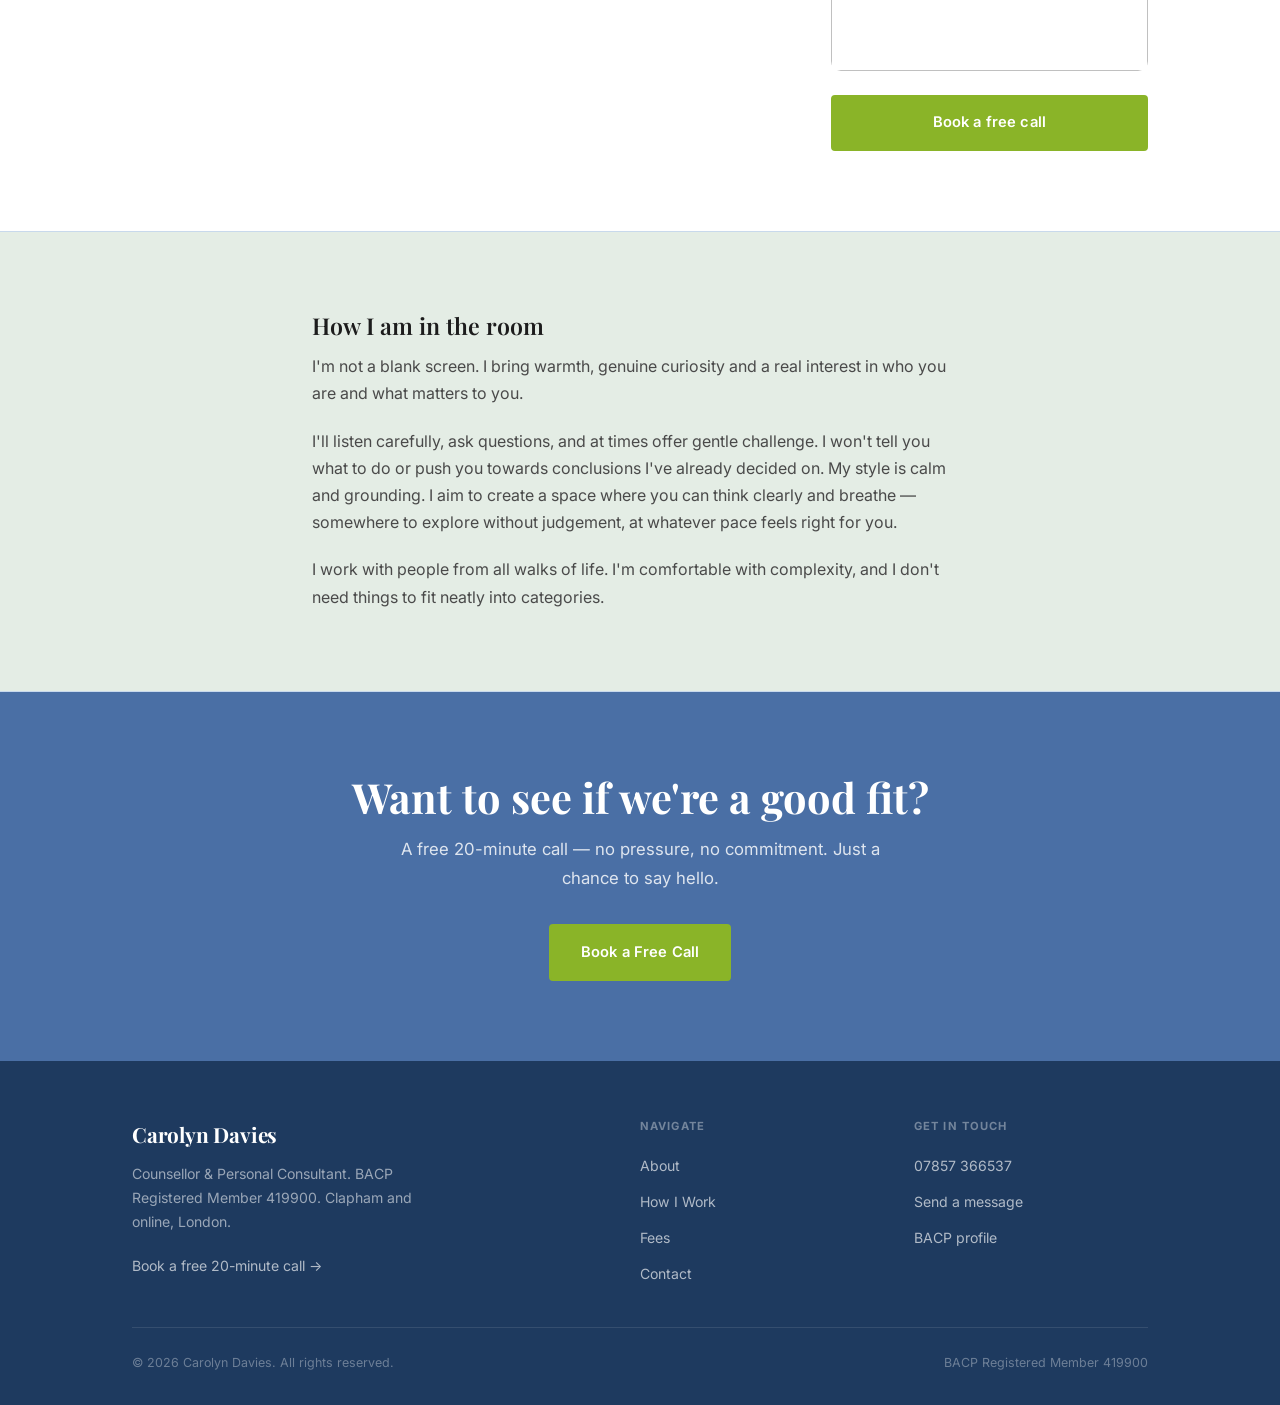
==== commit 32d96361: "Add files via upload" ====
--- a/about.html
+++ b/about.html
@@ -69,7 +69,7 @@
         <div>
           <!-- Photo -->
           <div class="hero-photo" style="aspect-ratio:3/4; margin-bottom:1.5rem;">
-            <img src="images/carolyn-willow.jpg" alt="Carolyn Davies — counsellor and personal consultant">
+            <img src="images/carolyn-smile-willow-very-tight-crop.jpg" alt="Carolyn Davies — counsellor and personal consultant">
           </div>
 
           <!-- Credentials -->
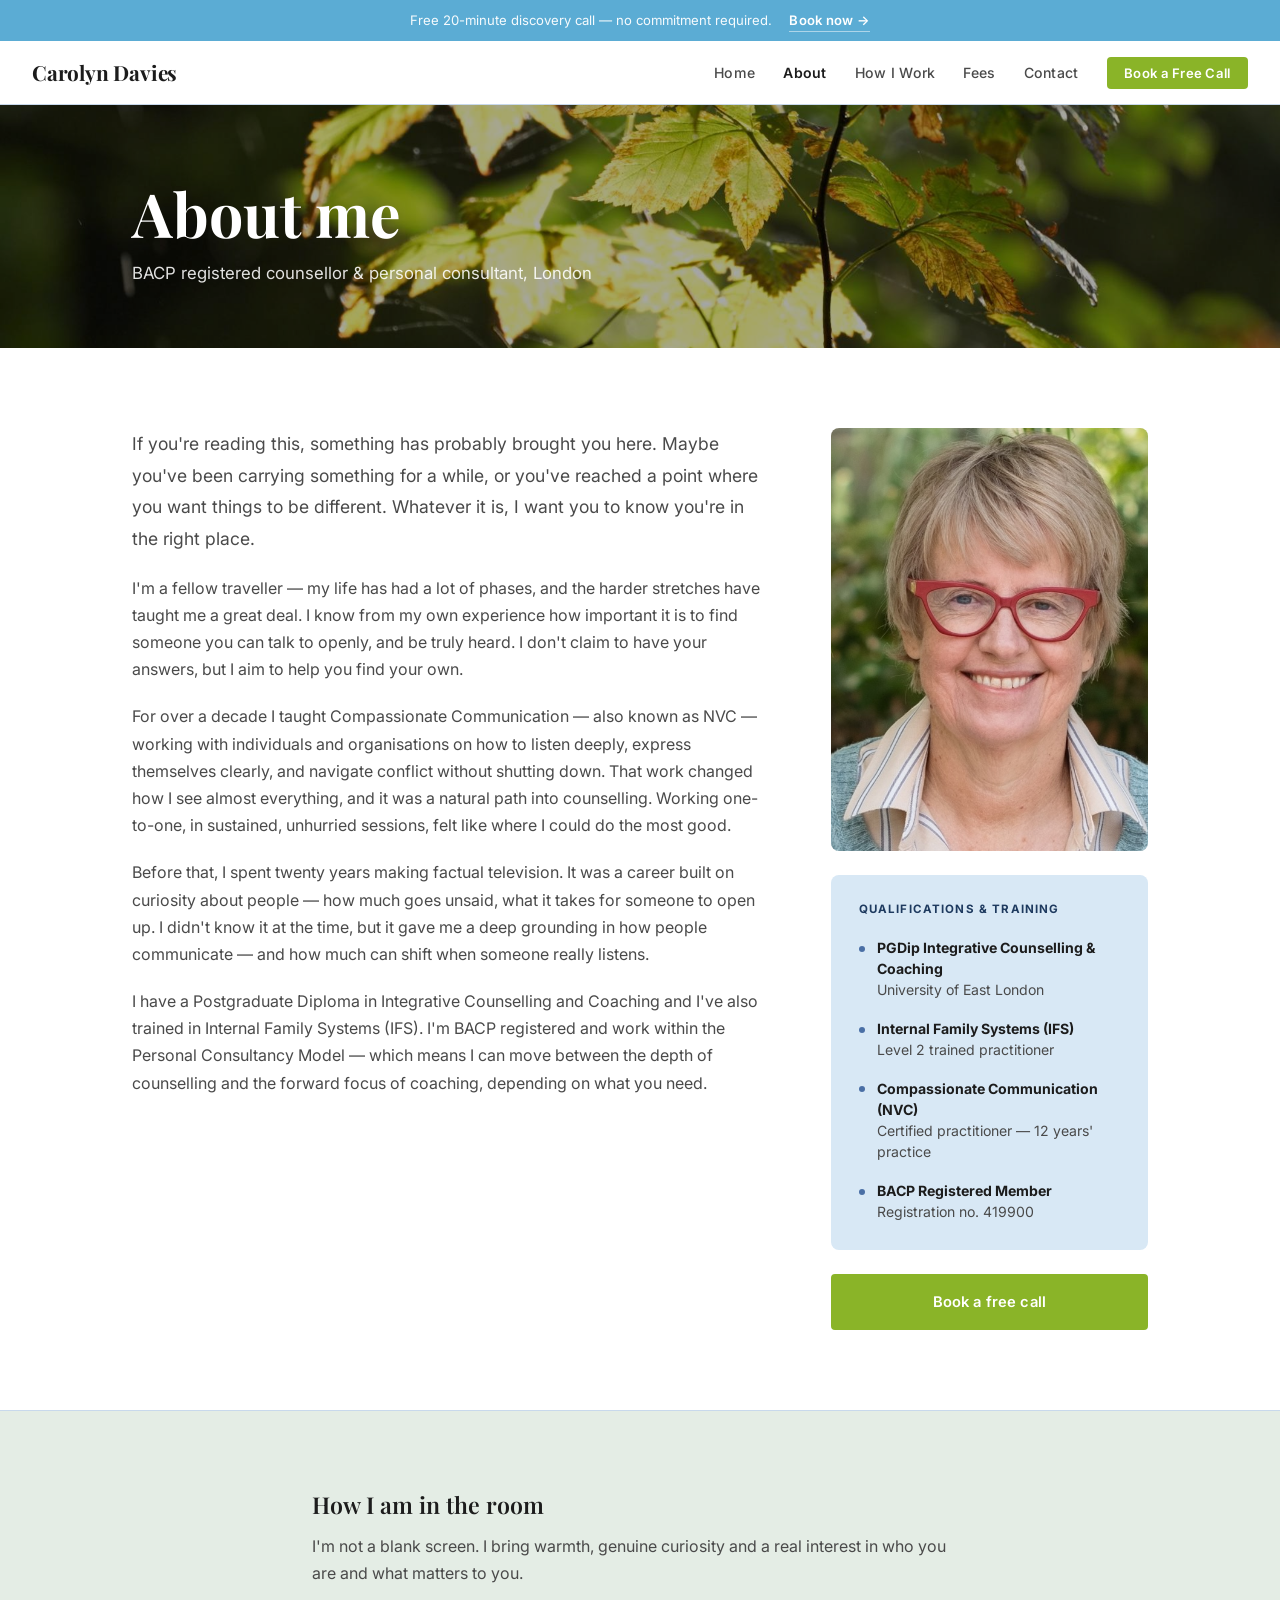
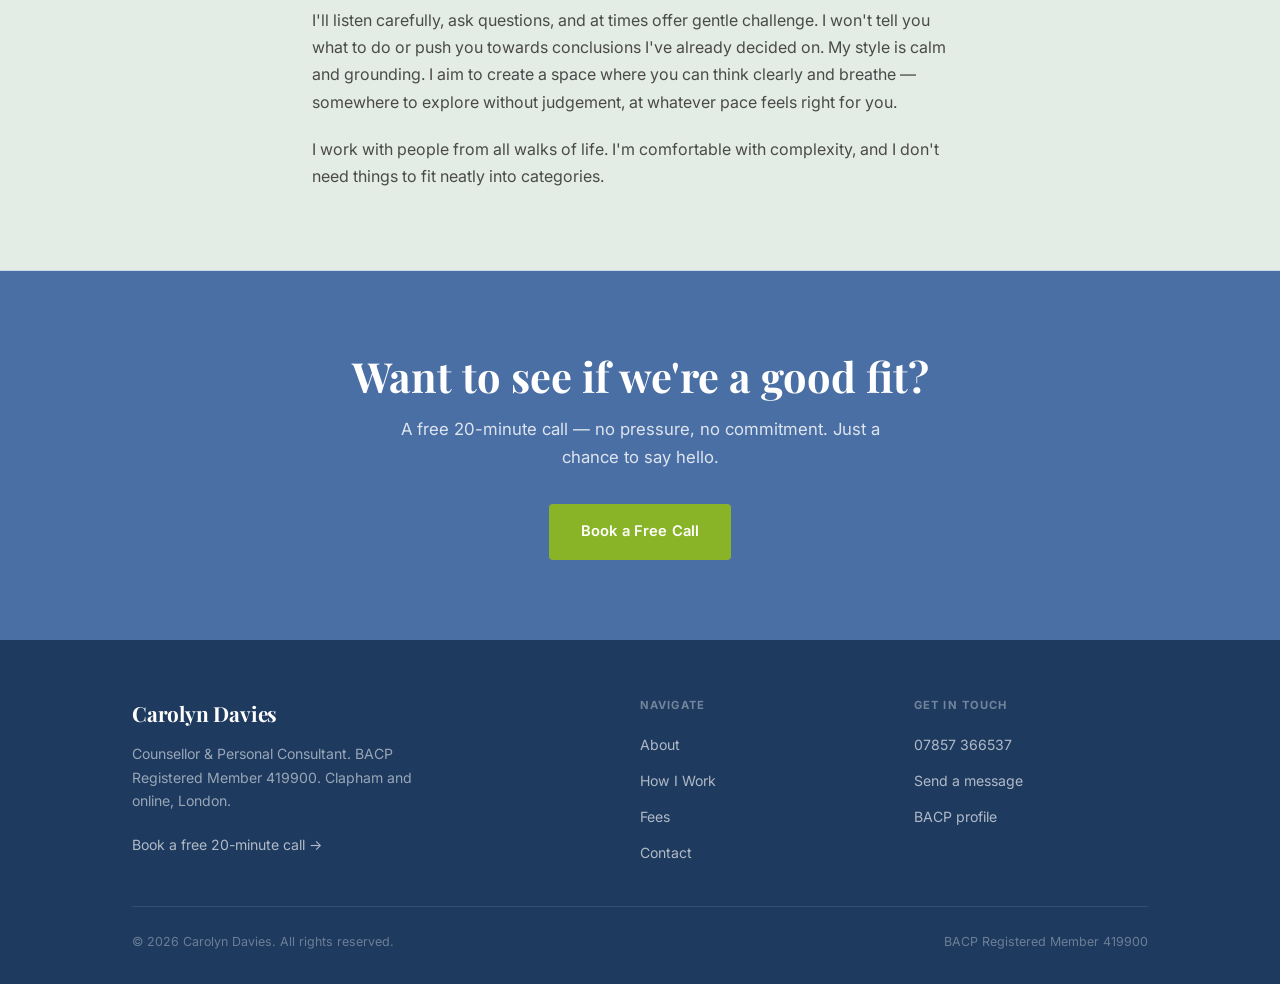
==== commit f17af3d8: "Add files via upload" ====
--- a/about.html
+++ b/about.html
@@ -56,7 +56,9 @@
 
         <!-- Main text -->
         <div>
-          <p class="lead">I'm a fellow traveller — my life has had a lot of phases, and the harder stretches have taught me a great deal. I know from my own experience how important it is to find someone you can talk to openly, and be truly heard. I don't claim to have your answers, but I aim to help you find your own.</p>
+          <p class="lead">If you're reading this, something has probably brought you here. Maybe you've been carrying something for a while, or you've reached a point where you want things to be different. Whatever it is, I want you to know you're in the right place.</p>
+
+          <p>I'm a fellow traveller — my life has had a lot of phases, and the harder stretches have taught me a great deal. I know from my own experience how important it is to find someone you can talk to openly, and be truly heard. I don't claim to have your answers, but I aim to help you find your own.</p>
 
           <p>For over a decade I taught Compassionate Communication — also known as NVC — working with individuals and organisations on how to listen deeply, express themselves clearly, and navigate conflict without shutting down. That work changed how I see almost everything, and it was a natural path into counselling. Working one-to-one, in sustained, unhurried sessions, felt like where I could do the most good.</p>
 
@@ -91,11 +93,6 @@
               <div class="cred-dot"></div>
               <p><strong>BACP Registered Member</strong>Registration no. 419900</p>
             </div>
-          </div>
-
-          <!-- Detail -->
-          <div class="detail-photo">
-            <img src="images/carolyn-shoes.jpg" alt="">
           </div>
 
           <!-- CTA -->
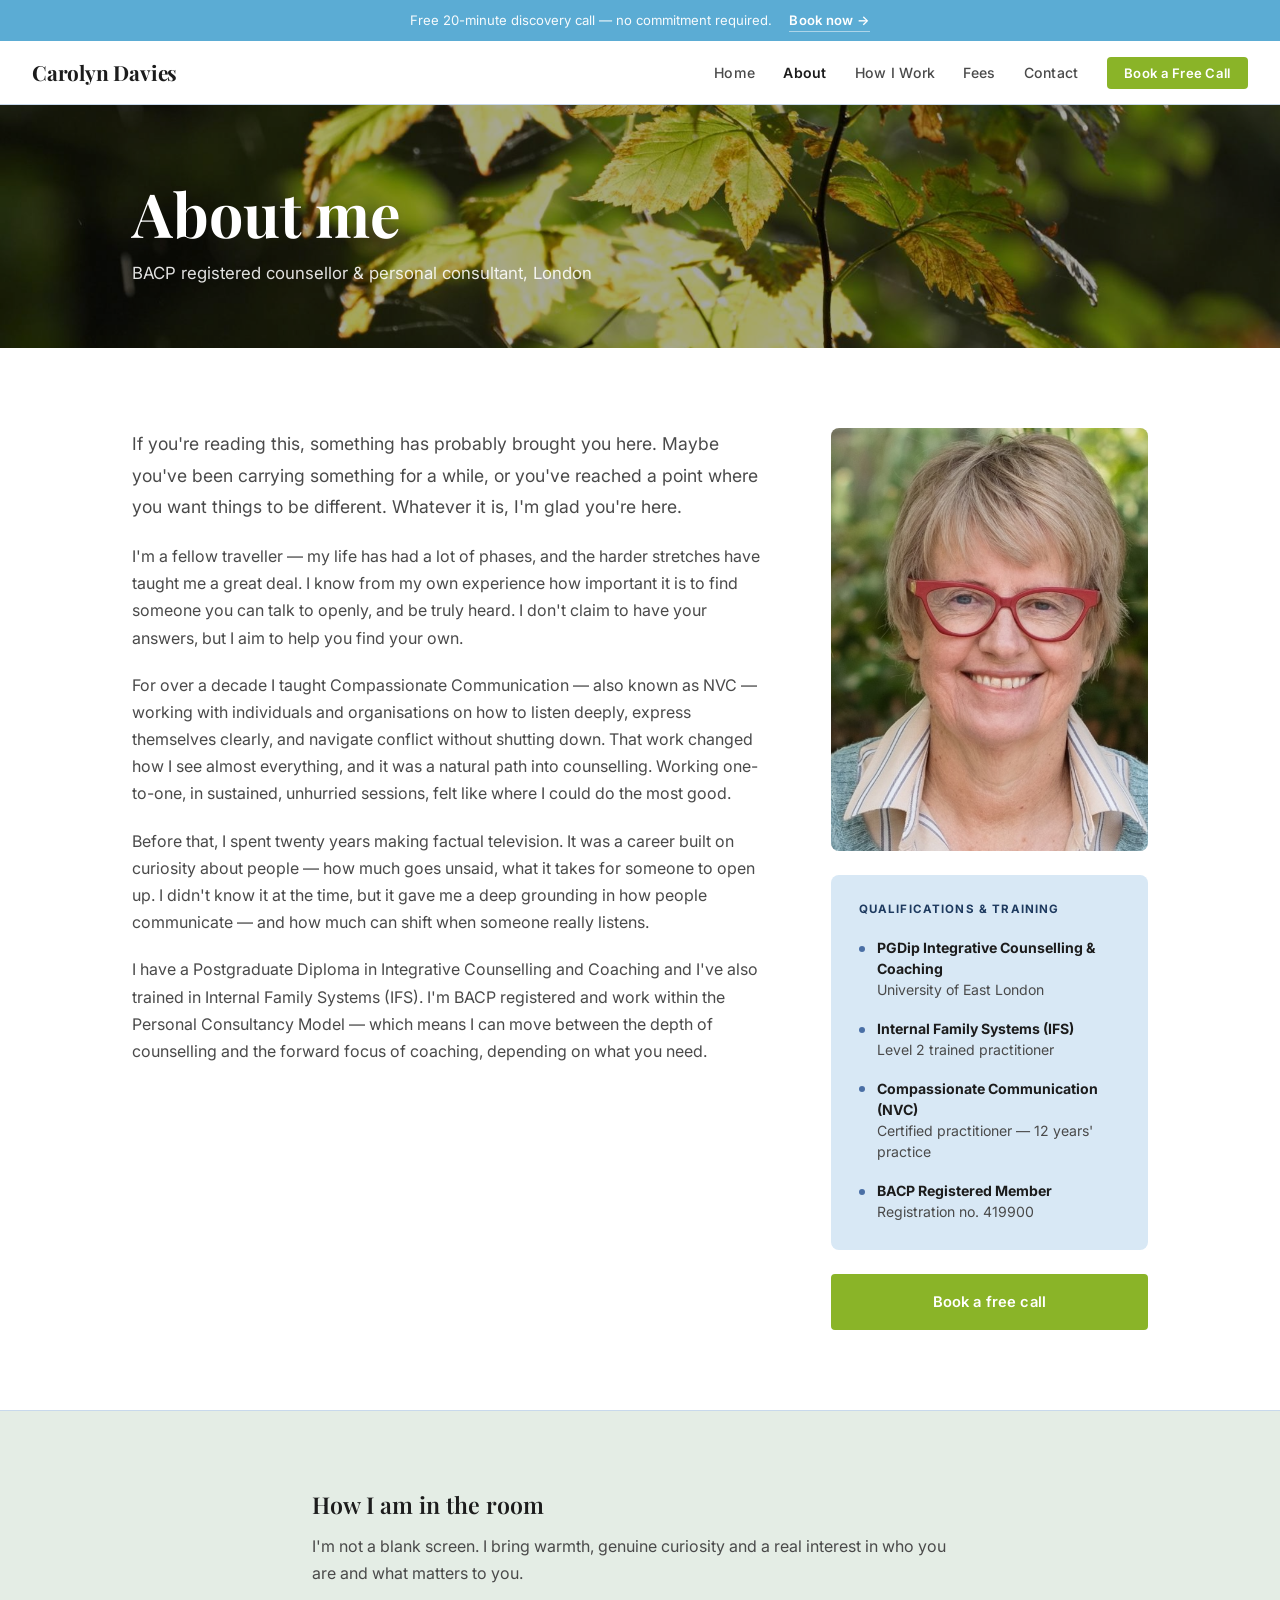
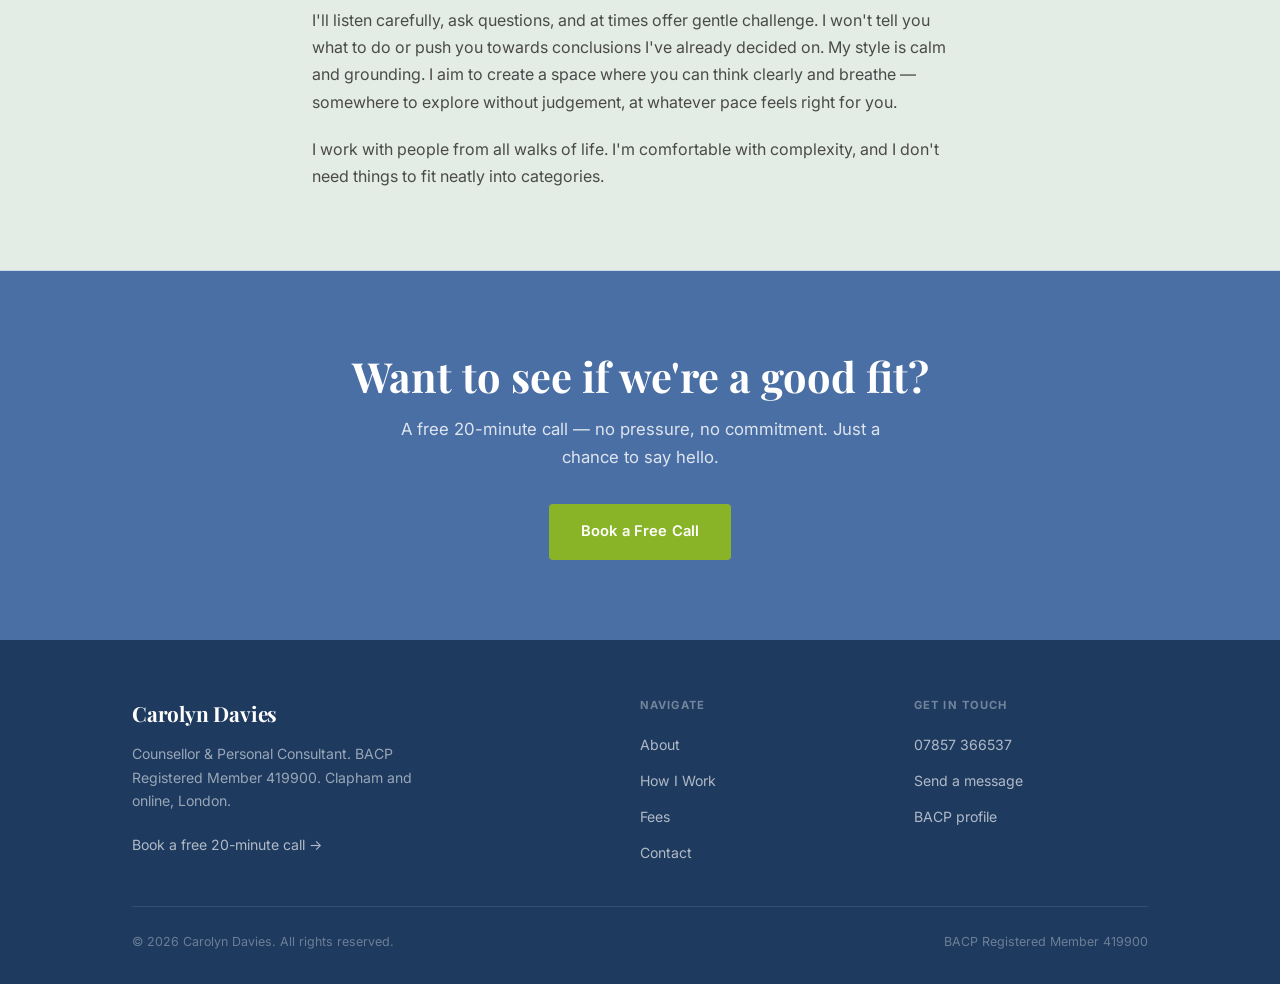
==== commit b18dff05: "Add files via upload" ====
--- a/about.html
+++ b/about.html
@@ -56,7 +56,7 @@
 
         <!-- Main text -->
         <div>
-          <p class="lead">If you're reading this, something has probably brought you here. Maybe you've been carrying something for a while, or you've reached a point where you want things to be different. Whatever it is, I want you to know you're in the right place.</p>
+          <p class="lead">If you're reading this, something has probably brought you here. Maybe you've been carrying something for a while, or you've reached a point where you want things to be different. Whatever it is, I'm glad you're here.</p>
 
           <p>I'm a fellow traveller — my life has had a lot of phases, and the harder stretches have taught me a great deal. I know from my own experience how important it is to find someone you can talk to openly, and be truly heard. I don't claim to have your answers, but I aim to help you find your own.</p>
 
